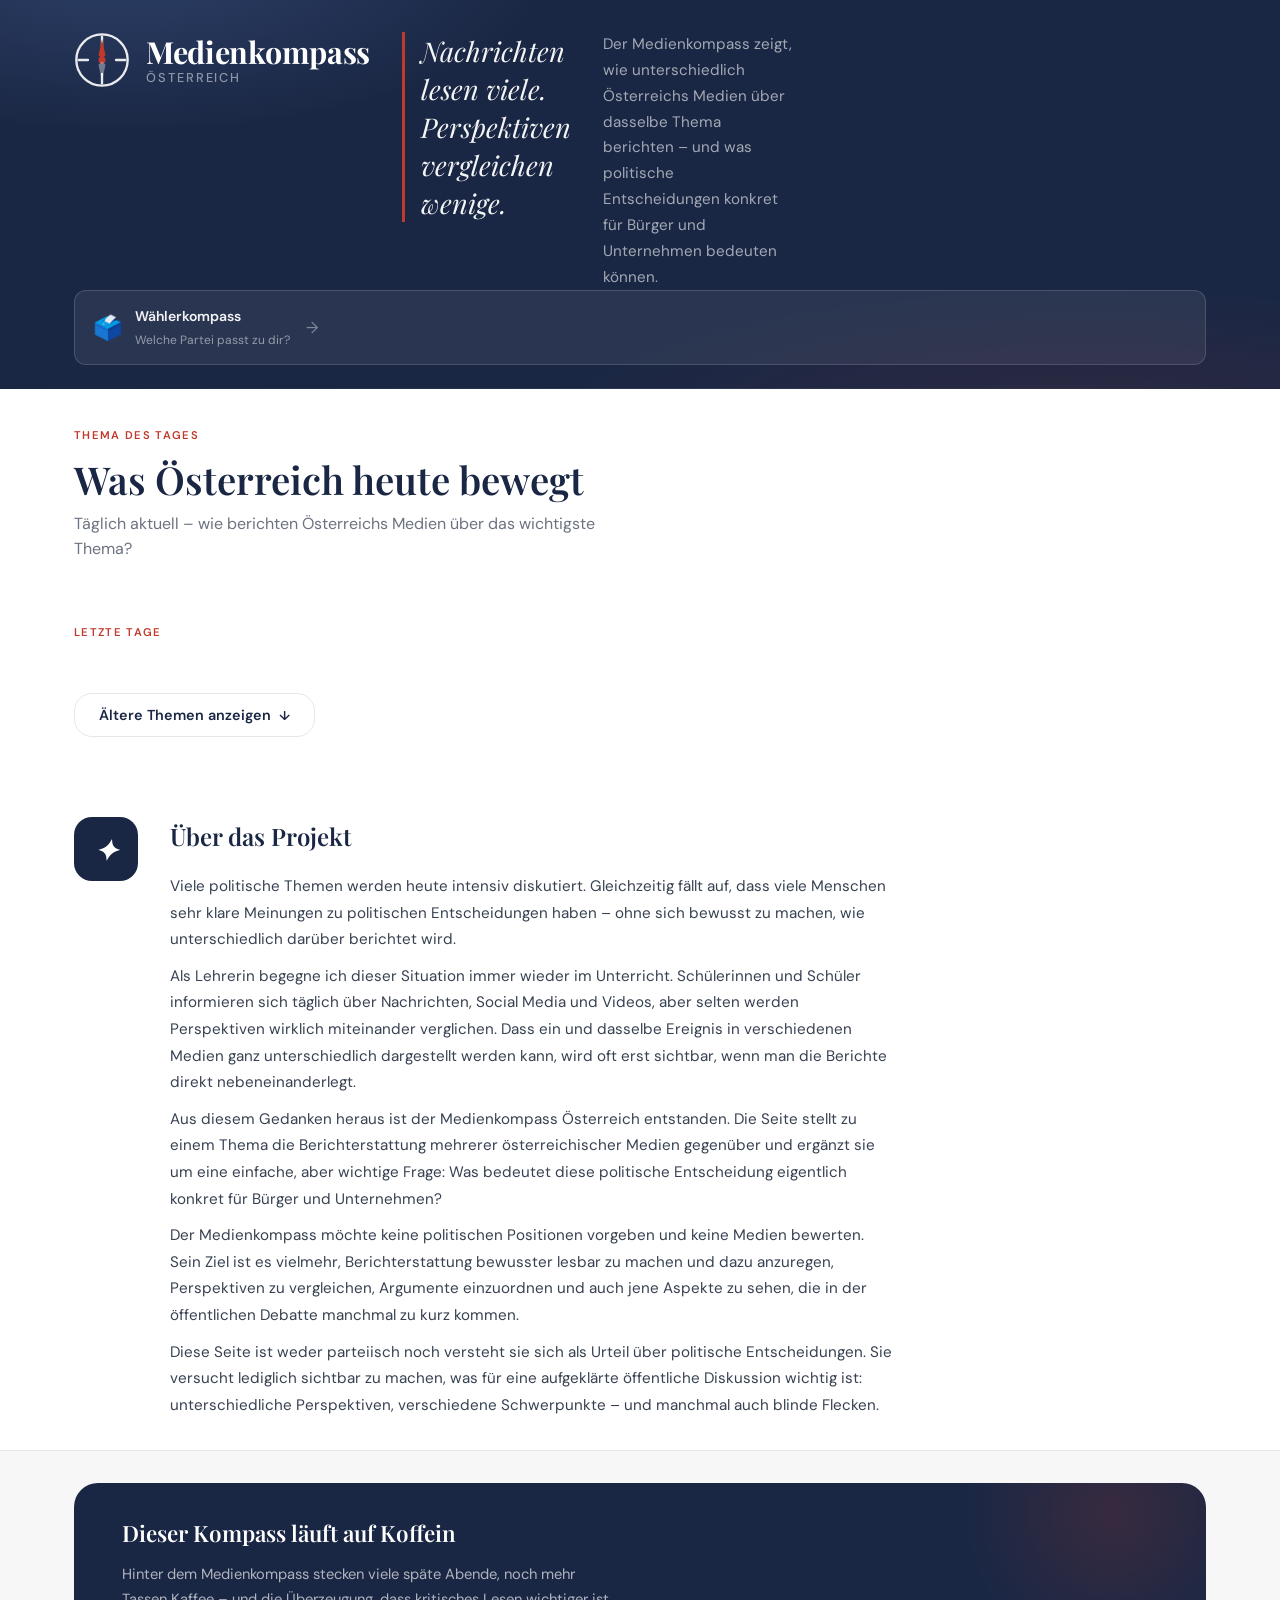
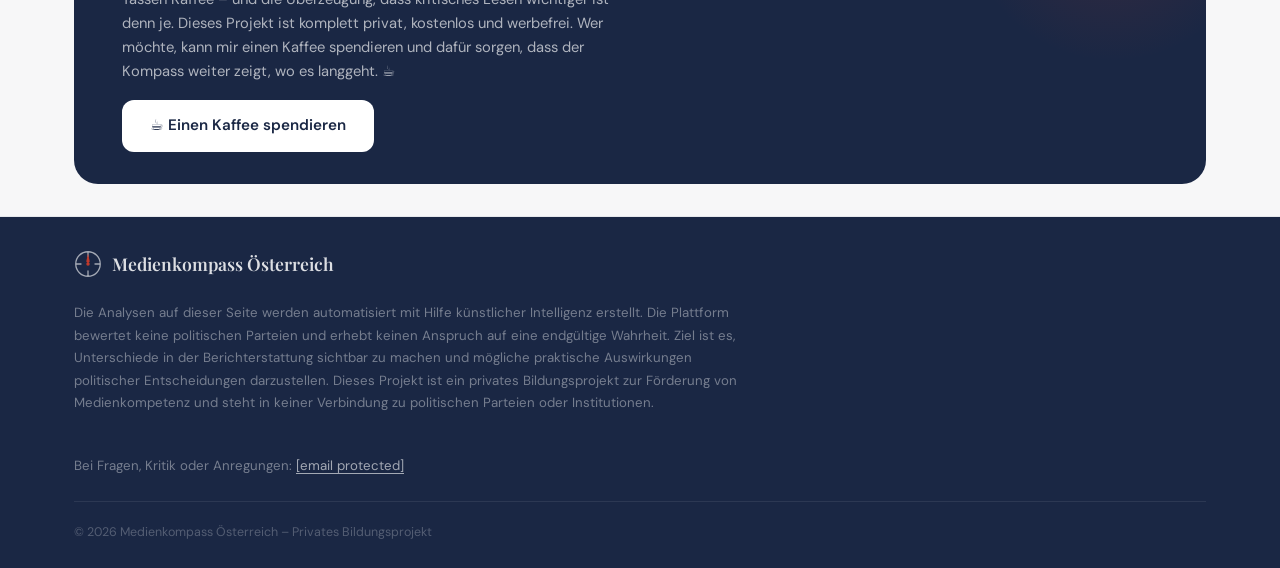
==== index.html @ 04791fd5 "Add files via upload" ====
<!DOCTYPE html>
<html lang="de">
<head>
  <meta charset="UTF-8" />
  <meta name="viewport" content="width=device-width, initial-scale=1.0" />
  <title>Medienkompass Österreich</title>
  <meta name="description" content="Wie berichten Österreichs Medien über dasselbe Thema? Der Medienkompass zeigt Unterschiede und reale Folgen politischer Entscheidungen." />
  <link rel="preconnect" href="https://fonts.googleapis.com" />
  <link rel="preconnect" href="https://fonts.gstatic.com" crossorigin />
  <link href="https://fonts.googleapis.com/css2?family=Playfair+Display:ital,wght@0,400;0,600;0,700;1,400&family=DM+Sans:wght@300;400;500;600&family=Barlow+Condensed:wght@700;800&family=Libre+Baskerville:ital,wght@0,700;1,400&family=Nunito:wght@700;800&family=Oswald:wght@600;700&display=swap" rel="stylesheet" />
  <link rel="stylesheet" href="styles.css" />
</head>
<body>

  <!-- ===== HEADER ===== -->
  <header class="site-header">
    <div class="container">
      <div class="header-inner">
        <div class="logo-wrap">
          <div class="compass-icon" aria-hidden="true">
            <svg viewBox="0 0 48 48" fill="none" xmlns="http://www.w3.org/2000/svg">
              <circle cx="24" cy="24" r="22" stroke="currentColor" stroke-width="2"/>
              <circle cx="24" cy="24" r="3" fill="#c0392b"/>
              <line x1="24" y1="4" x2="24" y2="12" stroke="currentColor" stroke-width="2" stroke-linecap="round"/>
              <line x1="24" y1="36" x2="24" y2="44" stroke="currentColor" stroke-width="2" stroke-linecap="round"/>
              <line x1="4" y1="24" x2="12" y2="24" stroke="currentColor" stroke-width="2" stroke-linecap="round"/>
              <line x1="36" y1="24" x2="44" y2="24" stroke="currentColor" stroke-width="2" stroke-linecap="round"/>
              <polygon points="24,6 21,20 24,23 27,20" fill="#c0392b"/>
              <polygon points="24,42 21,28 24,25 27,28" fill="currentColor" opacity="0.4"/>
            </svg>
          </div>
          <div class="logo-text">
            <span class="logo-title">Medienkompass</span>
            <span class="logo-subtitle">Österreich</span>
          </div>
        </div>
        <p class="header-tagline">
          <em>Nachrichten lesen viele. Perspektiven vergleichen wenige.</em>
        </p>
        <p class="header-description">
          Der Medienkompass zeigt, wie unterschiedlich Österreichs Medien über dasselbe Thema berichten –
          und was politische Entscheidungen konkret für Bürger und Unternehmen bedeuten können.
        </p>
      </div>
      <a href="#" class="waehlerkompass-btn" id="waehlerkompass-link" target="_blank" rel="noopener noreferrer">
        <span class="waehlerkompass-icon">🗳️</span>
        <span class="waehlerkompass-text">
          <span class="waehlerkompass-title">Wählerkompass</span>
          <span class="waehlerkompass-sub">Welche Partei passt zu dir?</span>
        </span>
        <span class="waehlerkompass-arrow">→</span>
      </a>
    </div>
  </header>
  <!-- Verstecktes Input-Feld für JS-Kompatibilität -->
  <input type="text" id="topic-input" style="display:none;" />
  <button id="search-btn" style="display:none;"><span class="btn-text">Vergleich starten</span></button>

  <!-- ===== STARTSEITE (wird bei Suche ausgeblendet) ===== -->
  <div id="homepage" class="homepage">

    <!-- Aktuelle Themen -->
    <section class="homepage-topics">
      <div class="container">
        <div class="section-header">
          <div class="section-label">Thema des Tages</div>
          <h2 class="section-title">Was Österreich heute bewegt</h2>
          <p class="section-subtitle">Täglich aktuell – wie berichten Österreichs Medien über das wichtigste Thema?</p>
        </div>

        <!-- Heutiges Thema (1 Karte, volle Breite) -->
        <div id="topic-today-grid" class="topic-today-grid"></div>

        <!-- Letzte 3 Tage -->
        <div class="section-header section-header--sub">
          <div class="section-label">Letzte Tage</div>
        </div>
        <div id="topic-recent-grid" class="topic-cards-grid"></div>

        <!-- Ältere Themen (ausklappbar) -->
        <div class="archive-section" id="archive-section">
          <button class="archive-toggle-btn" id="archive-toggle" onclick="toggleArchive()">
            <span id="archive-toggle-text">Ältere Themen anzeigen</span>
            <span class="archive-toggle-icon" id="archive-toggle-icon">↓</span>
          </button>
          <div id="topic-archive-grid" class="topic-cards-grid archive-grid hidden"></div>
        </div>

      </div>
    </section>

  </div><!-- /homepage -->

  <!-- ===== ERGEBNISBEREICH (wird dynamisch befüllt) ===== -->
  <main id="results-area" class="results-area hidden">
    <!-- Ladeindikator für Recherche-Tool -->
    <div id="loading-overlay" class="loading-overlay hidden" aria-live="polite">
      <div class="loading-inner">
        <div class="loading-spinner"></div>
        <p id="loading-text">Medienberichte werden verglichen …</p>
      </div>
    </div>
    <div class="container">

      <!-- Zurück-Button -->
      <div class="back-bar">
        <button class="back-btn" onclick="showHomepage()">
          ↑ Zurück zur Themenübersicht
        </button>
      </div>

      <!-- Thema-Header -->
      <section class="topic-header-section">
        <div id="topic-section-label" class="section-label">Analyse</div>
        <h2 id="topic-title" class="topic-title"></h2>
        <p id="topic-summary" class="topic-summary"></p>
        <div class="topic-meta">
          <span id="topic-date" class="topic-date-badge"></span>
          <span class="topic-period-badge">Zeitraum: letzte 30&nbsp;Tage</span>
          <span id="topic-source-badge" class="topic-source-badge hidden"></span>
        </div>
      </section>

      <!-- SO BERICHTEN DIE MEDIEN -->
      <section class="media-section">
        <div class="section-header">
          <div class="section-label">Medienvergleich</div>
          <h2 class="section-title">So berichten die Medien</h2>
          <p class="section-subtitle">Sechs österreichische Medien – ein Thema. Die Unterschiede sprechen für sich.</p>
          <p class="ai-disclaimer">⚠️ Die Artikelinhalte werden durch KI aus aktuellen Medienberichten zusammengefasst und können vom Original abweichen. Bitte beim jeweiligen Medium nachprüfen.</p>
        </div>
        <div id="media-cards-grid" class="media-cards-grid"></div>
      </section>

      <!-- WAS BEDEUTET DAS KONKRET -->
      <section class="meaning-section">
        <div class="section-header">
          <div class="section-label">Reale Folgen</div>
          <h2 class="section-title">Positionen & Konsequenzen</h2>
          <p class="section-subtitle">Politische Entscheidungen haben Auswirkungen – auf Bürger, Betriebe und den Alltag.</p>
        </div>
        <div id="meaning-content" class="meaning-grid"></div>
      </section>

      <!-- FRAGEN ZUM WEITERDENKEN -->
      <section class="questions-section">
        <div class="section-header">
          <div class="section-label">Medienkompetenz</div>
          <h2 class="section-title">Fragen zum Weiterdenken</h2>
          <p class="section-subtitle">Wer kritisch liest, fragt nach – bevor er urteilt.</p>
        </div>
        <div id="questions-content" class="questions-grid"></div>
      </section>

    </div><!-- /container -->
  </main>

  <!-- ===== ALT: Kartenstreifen (inaktiv) ===== -->
  <section id="topic-of-week" class="hidden">
    <div id="week-cards"></div>
  </section>

  <!-- ===== WARUM GIBT ES DIESE SEITE ===== -->
  <section class="about-section" id="about">
    <div class="container">
      <div class="about-inner">
        <div class="about-icon" aria-hidden="true">✦</div>
        <div class="about-content">
          <h2 class="about-title">Über das Projekt</h2>
          <p class="about-text">
            Viele politische Themen werden heute intensiv diskutiert. Gleichzeitig fällt auf, dass viele Menschen sehr klare Meinungen zu politischen Entscheidungen haben – ohne sich bewusst zu machen, wie unterschiedlich darüber berichtet wird.
          </p>
          <p class="about-text">
            Als Lehrerin begegne ich dieser Situation immer wieder im Unterricht. Schülerinnen und Schüler informieren sich täglich über Nachrichten, Social Media und Videos, aber selten werden Perspektiven wirklich miteinander verglichen. Dass ein und dasselbe Ereignis in verschiedenen Medien ganz unterschiedlich dargestellt werden kann, wird oft erst sichtbar, wenn man die Berichte direkt nebeneinanderlegt.
          </p>
          <p class="about-text">
            Aus diesem Gedanken heraus ist der Medienkompass Österreich entstanden. Die Seite stellt zu einem Thema die Berichterstattung mehrerer österreichischer Medien gegenüber und ergänzt sie um eine einfache, aber wichtige Frage: Was bedeutet diese politische Entscheidung eigentlich konkret für Bürger und Unternehmen?
          </p>
          <p class="about-text">
            Der Medienkompass möchte keine politischen Positionen vorgeben und keine Medien bewerten. Sein Ziel ist es vielmehr, Berichterstattung bewusster lesbar zu machen und dazu anzuregen, Perspektiven zu vergleichen, Argumente einzuordnen und auch jene Aspekte zu sehen, die in der öffentlichen Debatte manchmal zu kurz kommen.
          </p>
          <p class="about-text">
            Diese Seite ist weder parteiisch noch versteht sie sich als Urteil über politische Entscheidungen. Sie versucht lediglich sichtbar zu machen, was für eine aufgeklärte öffentliche Diskussion wichtig ist: unterschiedliche Perspektiven, verschiedene Schwerpunkte – und manchmal auch blinde Flecken.
          </p>
        </div>
      </div>
    </div>
  </section>

  <!-- ===== UNTERSTÜTZEN ===== -->
  <section class="support-section" id="support">
    <div class="container">
      <div class="support-card">
        <div class="support-content">
          <h2 class="support-title">Dieser Kompass läuft auf Koffein</h2>
          <p class="support-text">
            Hinter dem Medienkompass stecken viele späte Abende, noch mehr Tassen Kaffee –
            und die Überzeugung, dass kritisches Lesen wichtiger ist denn je.
            Dieses Projekt ist komplett privat, kostenlos und werbefrei.
            Wer möchte, kann mir einen Kaffee spendieren und dafür sorgen,
            dass der Kompass weiter zeigt, wo es langgeht. ☕
          </p>
          <a href="https://paypal.me/medienkompass" target="_blank" rel="noopener noreferrer" class="support-btn" aria-label="Kaffee spendieren via PayPal">
            ☕ Einen Kaffee spendieren
          </a>
        </div>
      </div>
    </div>
  </section>

  <!-- ===== FOOTER ===== -->
  <footer class="site-footer">
    <div class="container">
      <div class="footer-inner">
        <div class="footer-logo">
          <div class="footer-compass" aria-hidden="true">
            <svg viewBox="0 0 32 32" fill="none" xmlns="http://www.w3.org/2000/svg">
              <circle cx="16" cy="16" r="14" stroke="currentColor" stroke-width="1.5"/>
              <circle cx="16" cy="16" r="2" fill="#c0392b"/>
              <line x1="16" y1="3" x2="16" y2="8" stroke="currentColor" stroke-width="1.5" stroke-linecap="round"/>
              <line x1="16" y1="24" x2="16" y2="29" stroke="currentColor" stroke-width="1.5" stroke-linecap="round"/>
              <line x1="3" y1="16" x2="8" y2="16" stroke="currentColor" stroke-width="1.5" stroke-linecap="round"/>
              <line x1="24" y1="16" x2="29" y2="16" stroke="currentColor" stroke-width="1.5" stroke-linecap="round"/>
              <polygon points="16,4 14,13 16,15 18,13" fill="#c0392b"/>
            </svg>
          </div>
          <span>Medienkompass Österreich</span>
        </div>
        <div class="footer-transparency">
          <p>
            Die Analysen auf dieser Seite werden automatisiert mit Hilfe künstlicher Intelligenz erstellt. Die Plattform bewertet keine politischen Parteien und erhebt keinen Anspruch auf eine endgültige Wahrheit. Ziel ist es, Unterschiede in der Berichterstattung sichtbar zu machen und mögliche praktische Auswirkungen politischer Entscheidungen darzustellen. Dieses Projekt ist ein privates Bildungsprojekt zur Förderung von Medienkompetenz und steht in keiner Verbindung zu politischen Parteien oder Institutionen.
          </p>
        </div>
        <div class="footer-contact">
          <p>Bei Fragen, Kritik oder Anregungen: <a href="/cdn-cgi/l/email-protection#2c5f4d42485e4d024b4d40406c4149024f4341"><span class="__cf_email__" data-cfemail="d4a7b5bab0a6b5fab3b5b8b894b9b1fab7bbb9">[email&#160;protected]</span></a></p>
        </div>
        <div class="footer-bottom">
          <span class="footer-copy">© 2026 Medienkompass Österreich – Privates Bildungsprojekt</span>
        </div>
      </div>
    </div>
  </footer>

  <!-- Scripts:
---- styles.css ----
/* =========================================================
   MEDIENKOMPASS ÖSTERREICH – styles.css
   Design: Editorial / Vertrauenswürdig / Modern
   Fonts: Playfair Display (Headlines) + DM Sans (Body)
   ========================================================= */

/* ----- CSS CUSTOM PROPERTIES ----- */
:root {
  /* Farben */
  --color-bg:           #ffffff;
  --color-surface:      #f7f7f8;
  --color-surface-2:    #eef0f4;
  --color-navy:         #1a2744;
  --color-navy-mid:     #253560;
  --color-navy-light:   #3a5080;
  --color-red-accent:   #c0392b;
  --color-red-soft:     #fdf0ef;
  --color-text-primary: #111827;
  --color-text-body:    #374151;
  --color-text-muted:   #6b7280;
  --color-text-faint:   #9ca3af;
  --color-border:       #e5e7eb;
  --color-border-dark:  #d1d5db;

  /* Medien-Farben (Markenfarben) */
  --color-orf:          #e30613;
  --color-standard:     #0c3060;
  --color-presse:       #1a1a1a;
  --color-krone:        #c8102e;
  --color-heute:        #ff6600;
  --color-oe24:         #0055b3;
  --color-exxpress:     #1a1a2e;

  /* Abstände */
  --spacing-xs:   0.375rem;
  --spacing-sm:   0.625rem;
  --spacing-md:   1rem;
  --spacing-lg:   1.5rem;
  --spacing-xl:   2rem;
  --spacing-2xl:  3rem;

  /* Typografie */
  --font-display: 'Playfair Display', Georgia, serif;
  --font-body:    'DM Sans', system-ui, sans-serif;

  /* Radien */
  --radius-sm:  6px;
  --radius-md:  12px;
  --radius-lg:  18px;
  --radius-xl:  24px;

  /* Schatten */
  --shadow-sm:  0 1px 3px rgba(26,39,68,0.06), 0 1px 2px rgba(26,39,68,0.04);
  --shadow-md:  0 4px 16px rgba(26,39,68,0.08), 0 2px 6px rgba(26,39,68,0.04);
  --shadow-lg:  0 8px 32px rgba(26,39,68,0.10), 0 4px 12px rgba(26,39,68,0.06);
  --shadow-card-hover: 0 12px 40px rgba(26,39,68,0.14);

  /* Übergänge */
  --transition-fast:   0.15s ease;
  --transition-normal: 0.25s ease;
  --transition-slow:   0.4s ease;

  /* Layout */
  --container-max: 1180px;
  --container-pad: 1.5rem;
  --container-pad: 1.5rem;
}

/* ----- RESET & BASE ----- */
*, *::before, *::after {
  box-sizing: border-box;
  margin: 0;
  padding: 0;
}

html {
  font-size: 16px;
  scroll-behavior: smooth;
  -webkit-text-size-adjust: 100%;
}

body {
  font-family: var(--font-body);
  font-weight: 400;
  color: var(--color-text-body);
  background-color: var(--color-bg);
  line-height: 1.65;
  -webkit-font-smoothing: antialiased;
}

img, svg { display: block; }
a { color: inherit; text-decoration: none; }
button { cursor: pointer; font-family: inherit; }

/* ----- UTILITY ----- */
.container {
  max-width: var(--container-max);
  margin: 0 auto;
  padding: 0 var(--container-pad);
}

.hidden { display: none !important; }

/* ----- SECTION LABELS & HEADERS ----- */
.section-label {
  display: inline-block;
  font-family: var(--font-body);
  font-size: 0.7rem;
  font-weight: 600;
  letter-spacing: 0.12em;
  text-transform: uppercase;
  color: var(--color-red-accent);
  margin-bottom: var(--spacing-sm);
}

.section-header {
  margin-bottom: var(--spacing-lg);
}

.section-title {
  font-family: var(--font-display);
  font-size: clamp(1.6rem, 3vw, 2.4rem);
  font-weight: 600;
  color: var(--color-navy);
  line-height: 1.25;
  margin-bottom: 0.5rem;
}

.section-subtitle {
  font-size: 1rem;
  color: var(--color-text-muted);
  max-width: 540px;
  line-height: 1.6;
}

.ai-disclaimer {
  font-size: 0.8rem;
  color: var(--color-text-muted);
  background: #fefce8;
  border: 1px solid #fde68a;
  border-radius: var(--radius-md);
  padding: 0.5rem 0.85rem;
  margin-top: var(--spacing-sm);
  max-width: 640px;
  line-height: 1.5;
}

/* =========================================================
   HEADER
   ========================================================= */
.site-header {
  background: var(--color-navy);
  position: relative;
  overflow: hidden;
  padding: var(--spacing-xl) 0 var(--spacing-lg);
}

.site-header::before {
  content: '';
  position: absolute;
  inset: 0;
  background:
    radial-gradient(ellipse 70% 60% at 85% 110%, rgba(192,57,43,0.12) 0%, transparent 60%),
    radial-gradient(ellipse 60% 80% at 10% -10%, rgba(58,80,128,0.6) 0%, transparent 55%);
  pointer-events: none;
}

.site-header::after {
  content: '';
  position: absolute;
  bottom: 0;
  left: 0;
  right: 0;
  height: 1px;
  background: linear-gradient(90deg, transparent, rgba(255,255,255,0.08), transparent);
}

.header-inner {
  position: relative;
  z-index: 1;
  max-width: 720px;
}

.logo-wrap {
  display: flex;
  align-items: center;
  gap: var(--spacing-md);
  margin-bottom: var(--spacing-lg);
}

.compass-icon {
  width: 56px;
  height: 56px;
  flex-shrink: 0;
  color: rgba(255,255,255,0.9);
}

.compass-icon svg { width: 100%; height: 100%; }

.logo-text {
  display: flex;
  flex-direction: column;
  line-height: 1.1;
}

.logo-title {
  font-family: var(--font-display);
  font-size: 1.9rem;
  font-weight: 700;
  color: #ffffff;
  letter-spacing: -0.01em;
}

.logo-subtitle {
  font-family: var(--font-body);
  font-size: 0.8rem;
  font-weight: 500;
  letter-spacing: 0.15em;
  text-transform: uppercase;
  color: rgba(255,255,255,0.5);
  margin-top: 2px;
}

.header-tagline {
  font-family: var(--font-display);
  font-size: clamp(1.2rem, 2.5vw, 1.7rem);
  font-weight: 400;
  font-style: italic;
  color: rgba(255,255,255,0.95);
  line-height: 1.4;
  margin-bottom: var(--spacing-md);
  padding-left: 1rem;
  border-left: 3px solid var(--color-red-accent);
}

.header-description {
  font-size: 0.95rem;
  color: rgba(255,255,255,0.6);
  line-height: 1.7;
  max-width: 640px;
}

/* =========================================================
   SUCHBEREICH
   ========================================================= */
.search-section {
  padding: var(--spacing-xl) 0 var(--spacing-lg);
  background: var(--color-bg);
}

.search-card {
  background: var(--color-bg);
  border: 1px solid var(--color-border);
  border-radius: var(--radius-xl);
  box-shadow: var(--shadow-lg);
  overflow: hidden;
  position: relative;
}

.search-card::before {
  content: '';
  position: absolute;
  top: 0;
  left: 0;
  right: 0;
  height: 4px;
  background: linear-gradient(90deg, var(--color-navy), var(--color-red-accent));
}

.search-inner {
  padding: var(--spacing-xl) var(--spacing-xl) var(--spacing-lg);
}

.search-label {
  display: block;
  font-size: 0.7rem;
  font-weight: 600;
  letter-spacing: 0.12em;
  text-transform: uppercase;
  color: var(--color-text-muted);
  margin-bottom: var(--spacing-sm);
}

.search-row {
  display: flex;
  gap: var(--spacing-sm);
  margin-bottom: var(--spacing-md);
}

.search-input {
  flex: 1;
  padding: 0.9rem 1.25rem;
  font-family: var(--font-body);
  font-size: 1rem;
  color: var(--color-text-primary);
  background: var(--color-surface);
  border: 1.5px solid var(--color-border);
  border-radius: var(--radius-md);
  outline: none;
  transition: border-color var(--transition-fast), box-shadow var(--transition-fast);
}

.search-input::placeholder {
  color: var(--color-text-faint);
}

.search-input:focus {
  border-color: var(--color-navy);
  box-shadow: 0 0 0 3px rgba(26,39,68,0.08);
  background: var(--color-bg);
}

.search-btn {
  display: flex;
  align-items: center;
  gap: 0.5rem;
  padding: 0.9rem 1.75rem;
  font-family: var(--font-body);
  font-size: 0.95rem;
  font-weight: 600;
  color: #ffffff;
  background: var(--color-navy);
  border: none;
  border-radius: var(--radius-md);
  white-space: nowrap;
  transition: background var(--transition-fast), transform var(--transition-fast), box-shadow var(--transition-fast);
}

.search-btn:hover {
  background: var(--color-navy-mid);
  transform: translateY(-1px);
  box-shadow: 0 4px 12px rgba(26,39,68,0.25);
}

.search-btn:active { transform: translateY(0); }

.btn-icon {
  font-size: 1.1rem;
  transition: transform var(--transition-fast);
}

.search-btn:hover .btn-icon { transform: translateX(3px); }

.search-meta {
  display: flex;
  flex-wrap: wrap;
  gap: var(--spacing-sm);
  margin-bottom: var(--spacing-md);
}

.meta-tag {
  display: flex;
  align-items: center;
  gap: 6px;
  font-size: 0.8rem;
  color: var(--color-text-muted);
}

.meta-dot {
  width: 7px;
  height: 7px;
  border-radius: 50%;
  background: var(--color-navy-light);
  flex-shrink: 0;
}

.meta-dot--time { background: var(--color-text-faint); }

.quick-topics {
  display: flex;
  align-items: center;
  flex-wrap: wrap;
  gap: var(--spacing-xs);
  padding-top: var(--spacing-md);
  border-top: 1px solid var(--color-border);
}

.quick-label {
  font-size: 0.78rem;
  font-weight: 500;
  color: var(--color-text-muted);
  margin-right: 4px;
}

.quick-btn {
  padding: 0.3rem 0.85rem;
  font-family: var(--font-body);
  font-size: 0.8rem;
  font-weight: 500;
  color: var(--color-navy);
  background: var(--color-surface);
  border: 1px solid var(--color-border-dark);
  border-radius: 100px;
  transition: background var(--transition-fast), border-color var(--transition-fast), color var(--transition-fast);
}

.quick-btn:hover {
  background: var(--color-navy);
  color: #ffffff;
  border-color: var(--color-navy);
}

/* =========================================================
   LOADING
   ========================================================= */
.loading-overlay {
  display: flex;
  align-items: center;
  justify-content: center;
  padding: var(--spacing-2xl) 0;
}

.loading-inner {
  text-align: center;
}

.loading-spinner {
  width: 40px;
  height: 40px;
  border: 3px solid var(--color-border);
  border-top-color: var(--color-navy);
  border-radius: 50%;
  animation: spin 0.8s linear infinite;
  margin: 0 auto var(--spacing-md);
}

@keyframes spin {
  to { transform: rotate(360deg); }
}

.loading-inner p {
  font-size: 0.9rem;
  color: var(--color-text-muted);
}

/* =========================================================
   HOMEPAGE – 3 Themenkarten + Recherche-Tool
   ========================================================= */

/* --- Aktuelle Themen --- */
.homepage-topics {
  padding: var(--spacing-xl) 0;
  background: var(--color-bg);
}

.topic-cards-grid {
  display: grid;
  grid-template-columns: repeat(3, 1fr);
  gap: var(--spacing-md);
}

/* Heute – 1 Karte volle Breite */
.topic-today-grid {
  display: grid;
  grid-template-columns: 1fr;
  gap: var(--spacing-md);
  margin-bottom: var(--spacing-lg);
}

.topic-today-grid .topic-card {
  max-width: 100%;
}

.topic-today-grid .topic-card-title {
  font-size: 1.5rem;
}

.topic-today-grid .topic-card-summary {
  font-size: 1rem;
  -webkit-line-clamp: 4;
}

/* Letzte Tage – 3 Spalten */
.section-header--sub {
  margin-top: var(--spacing-xl);
  margin-bottom: var(--spacing-sm);
}

/* Archiv */
.archive-section {
  margin-top: var(--spacing-xl);
}

.archive-toggle-btn {
  display: flex;
  align-items: center;
  gap: 0.5rem;
  background: none;
  border: 1px solid var(--color-border);
  border-radius: var(--radius-lg);
  padding: 0.75rem 1.5rem;
  font-size: 0.9rem;
  font-weight: 600;
  color: var(--color-navy);
  cursor: pointer;
  transition: all var(--transition-fast);
  margin-bottom: var(--spacing-md);
}

.archive-toggle-btn:hover {
  background: var(--color-surface-2);
  border-color: var(--color-border-dark);
}

.archive-toggle-icon {
  font-size: 0.8rem;
  transition: transform var(--transition-fast);
}

.archive-grid {
  margin-top: var(--spacing-md);
}

.archive-grid.hidden {
  display: none;
}

/* Platzhalter-Karte */
.topic-card--placeholder {
  opacity: 0.45;
  cursor: default;
  pointer-events: none;
}

.topic-card-body--placeholder {
  display: flex;
  flex-direction: column;
  align-items: center;
  justify-content: center;
  text-align: center;
  padding: var(--spacing-xl);
  gap: var(--spacing-sm);
  min-height: 140px;
}

.placeholder-icon {
  font-size: 1.8rem;
  opacity: 0.4;
}

.placeholder-text {
  font-size: 0.85rem;
  color: var(--color-text-muted);
  font-style: italic;
}

.topic-card {
  background: var(--color-bg);
  border: 1px solid var(--color-border);
  border-radius: var(--radius-xl);
  overflow: hidden;
  cursor: pointer;
  transition: transform var(--transition-normal), box-shadow var(--transition-normal), border-color var(--transition-fast);
  display: flex;
  flex-direction: column;
  position: relative;
}

.topic-card::before {
  content: '';
  position: absolute;
  top: 0; left: 0; right: 0;
  height: 3px;
  background: linear-gradient(90deg, var(--color-navy), var(--color-red-accent));
  opacity: 0;
  transition: opacity var(--transition-normal);
}

.topic-card:hover {
  transform: translateY(-5px);
  box-shadow: var(--shadow-card-hover);
  border-color: var(--color-border-dark);
}

.topic-card:hover::before { opacity: 1; }

.topic-card-body {
  padding: var(--spacing-lg);
  display: flex;
  flex-direction: column;
  gap: var(--spacing-sm);
  flex: 1;
}

.topic-card-meta {
  display: flex;
  align-items: center;
  justify-content: space-between;
}

.topic-card-date {
  font-size: 0.75rem;
  color: var(--color-text-faint);
}

.topic-card-count {
  font-size: 0.7rem;
  font-weight: 600;
  color: var(--color-text-muted);
  background: var(--color-surface);
  padding: 0.15rem 0.55rem;
  border-radius: 100px;
  border: 1px solid var(--color-border);
}

.topic-card-title {
  font-family: var(--font-display);
  font-size: 1.15rem;
  font-weight: 700;
  color: var(--color-navy);
  line-height: 1.3;
}

.topic-card-summary {
  font-size: 0.85rem;
  color: var(--color-text-muted);
  line-height: 1.6;
  flex: 1;
  display: -webkit-box;
  -webkit-line-clamp: 3;
  -webkit-box-orient: vertical;
  overflow: hidden;
}

.topic-card-footer {
  display: flex;
  align-items: center;
  justify-content: space-between;
  padding-top: var(--spacing-sm);
  border-top: 1px solid var(--color-border);
  margin-top: auto;
}

.topic-card-media-row {
  display: flex;
  align-items: center;
  gap: 4px;
}

.topic-card-medium {
  display: inline-block;
  padding: 0.15rem 0.45rem;
  border-radius: 3px;
  font-size: 0.6rem;
  font-weight: 700;
  letter-spacing: 0.06em;
  text-transform: uppercase;
  color: #ffffff;
}

.topic-card-more {
  font-size: 0.7rem;
  color: var(--color-text-faint);
  margin-left: 2px;
}

.topic-card-cta {
  font-size: 0.8rem;
  font-weight: 600;
  color: var(--color-navy);
  transition: color var(--transition-fast);
}

.topic-card:hover .topic-card-cta {
  color: var(--color-red-accent);
}

.topic-card--today {
  border-color: var(--color-navy);
  box-shadow: var(--shadow-md);
}

.topic-card--today::before { opacity: 1; }

.topic-card-today-badge {
  font-size: 0.68rem;
  font-weight: 700;
  color: #065f46;
  background: #d1fae5;
  padding: 0.15rem 0.55rem;
  border-radius: 100px;
  letter-spacing: 0.05em;
}

.topic-card-day-badge {
  font-size: 0.68rem;
  font-weight: 600;
  color: var(--color-text-muted);
  background: var(--color-surface-2);
  padding: 0.15rem 0.55rem;
  border-radius: 100px;
}

/* --- Recherche-Tool --- */
.research-tool-section {
  background: var(--color-navy);
  padding: var(--spacing-xl) 0;
  position: relative;
  overflow: hidden;
}

.research-tool-section::before {
  content: '';
  position: absolute;
  inset: 0;
  background: radial-gradient(ellipse 60% 80% at 100% 50%, rgba(192,57,43,0.12) 0%, transparent 60%);
  pointer-events: none;
}

.research-tool-inner {
  position: relative;
  z-index: 1;
  max-width: 680px;
}

.research-tool-badge {
  display: inline-flex;
  align-items: center;
  gap: 6px;
  font-size: 0.7rem;
  font-weight: 600;
  letter-spacing: 0.12em;
  text-transform: uppercase;
  color: rgba(255,255,255,0.6);
  margin-bottom: var(--spacing-sm);
}

.research-badge-dot {
  width: 7px;
  height: 7px;
  border-radius: 50%;
  background: var(--color-red-accent);
  animation: pulse 2s ease-in-out infinite;
}

@keyframes pulse {
  0%, 100% { opacity: 1; transform: scale(1); }
  50%       { opacity: 0.6; transform: scale(0.85); }
}

.research-tool-title {
  font-family: var(--font-display);
  font-size: clamp(1.4rem, 2.5vw, 2rem);
  font-weight: 700;
  color: #ffffff;
  margin-bottom: var(--spacing-sm);
  line-height: 1.2;
}

.research-tool-desc {
  font-size: 0.95rem;
  color: rgba(255,255,255,0.6);
  line-height: 1.7;
  margin-bottom: var(--spacing-lg);
}

.research-input-row {
  display: flex;
  gap: var(--spacing-sm);
}

.research-input {
  flex: 1;
  padding: 0.9rem 1.25rem;
  font-family: var(--font-body);
  font-size: 1rem;
  color: var(--color-text-primary);
  background: rgba(255,255,255,0.97);
  border: 1.5px solid transparent;
  border-radius: var(--radius-md);
  outline: none;
  transition: border-color var(--transition-fast), box-shadow var(--transition-fast);
}

.research-input::placeholder { color: var(--color-text-faint); }

.research-input:focus {
  border-color: rgba(255,255,255,0.4);
  box-shadow: 0 0 0 3px rgba(255,255,255,0.1);
}

.research-btn {
  display: flex;
  align-items: center;
  gap: 0.5rem;
  padding: 0.9rem 1.75rem;
  font-family: var(--font-body);
  font-size: 0.95rem;
  font-weight: 600;
  color: var(--color-navy);
  background: #ffffff;
  border: none;
  border-radius: var(--radius-md);
  cursor: pointer;
  white-space: nowrap;
  transition: background var(--transition-fast), transform var(--transition-fast);
}

.research-btn:hover {
  background: #f0f4ff;
  transform: translateY(-1px);
}

.research-btn-icon {
  transition: transform var(--transition-fast);
}

.research-btn:hover .research-btn-icon { transform: translateX(3px); }

.research-hint {
  margin-top: var(--spacing-sm);
  font-size: 0.78rem;
  min-height: 1.2em;
}

.api-live  { color: #6ee7b7; font-weight: 500; }
.api-demo  { color: rgba(255,255,255,0.35); }

/* --- Zurück-Button --- */
.back-bar {
  padding: var(--spacing-md) 0;
  border-bottom: 1px solid var(--color-border);
  margin-bottom: var(--spacing-lg);
}

.back-btn {
  font-family: var(--font-body);
  font-size: 0.85rem;
  font-weight: 500;
  color: var(--color-text-muted);
  background: none;
  border: none;
  cursor: pointer;
  padding: 0.3rem 0;
  transition: color var(--transition-fast);
  display: flex;
  align-items: center;
  gap: 0.4rem;
}

.back-btn:hover { color: var(--color-navy); }

/* --- Source-Badge im Ergebnis --- */
.topic-source-badge {
  display: inline-block;
  font-size: 0.72rem;
  font-weight: 500;
  padding: 0.25rem 0.7rem;
  border-radius: 100px;
}

.topic-source-badge--live {
  background: #d1fae5;
  color: #065f46;
}

.topic-source-badge--demo {
  background: var(--color-surface-2);
  color: var(--color-text-muted);
}

/* =========================================================
   ERGEBNISBEREICH
   ========================================================= */
.results-area {
  padding: var(--spacing-xl) 0;
}


/* Thema-Header */
.topic-header-section {
  padding: var(--spacing-lg) 0 var(--spacing-xl);
  border-bottom: 1px solid var(--color-border);
  margin-bottom: var(--spacing-xl);
}

.topic-title {
  font-family: var(--font-display);
  font-size: clamp(1.8rem, 4vw, 3rem);
  font-weight: 700;
  color: var(--color-navy);
  line-height: 1.2;
  margin-bottom: var(--spacing-md);
  max-width: 800px;
}

.topic-summary {
  font-size: 1.05rem;
  color: var(--color-text-body);
  max-width: 680px;
  line-height: 1.7;
  margin-bottom: var(--spacing-md);
}

.topic-meta {
  display: flex;
  flex-wrap: wrap;
  gap: var(--spacing-sm);
}

.topic-date-badge,
.topic-period-badge {
  display: inline-block;
  padding: 0.3rem 0.85rem;
  font-size: 0.78rem;
  font-weight: 500;
  border-radius: 100px;
}

.topic-date-badge {
  background: var(--color-surface-2);
  color: var(--color-text-muted);
}

.topic-period-badge {
  background: var(--color-navy);
  color: rgba(255,255,255,0.85);
}

/* Media Section */
.media-section,
.meaning-section,
.questions-section {
  padding: var(--spacing-xl) 0;
  border-bottom: 1px solid var(--color-border);
}

.questions-section { border-bottom: none; }

/* =========================================================
   MEDIENKARTEN
   ========================================================= */
.media-cards-grid {
  display: grid;
  grid-template-columns: repeat(auto-fill, minmax(320px, 1fr));
  gap: var(--spacing-md);
}

.media-card {
  background: var(--color-bg);
  border: 1px solid var(--color-border);
  border-radius: var(--radius-lg);
  overflow: hidden;
  box-shadow: var(--shadow-sm);
  transition: transform var(--transition-normal), box-shadow var(--transition-normal), border-color var(--transition-normal);
  display: flex;
  flex-direction: column;
  /* Als <a>-Element: keine Standard-Link-Optik */
  text-decoration: none;
  color: inherit;
}

.media-card:hover {
  transform: translateY(-4px);
  box-shadow: var(--shadow-card-hover);
  border-color: var(--color-border-dark);
}

.media-card-top {
  height: 5px;
}

.media-card-body {
  padding: var(--spacing-md) var(--spacing-lg);
  flex: 1;
  display: flex;
  flex-direction: column;
  gap: var(--spacing-sm);
}

.media-name-row {
  display: flex;
  align-items: center;
  justify-content: space-between;
  gap: var(--spacing-sm);
}

.media-name-right {
  display: flex;
  align-items: center;
  gap: 0.4rem;
  flex-shrink: 0;
}

.media-link-icon {
  font-size: 0.85rem;
  color: var(--color-text-faint);
  transition: color var(--transition-fast), transform var(--transition-fast);
  line-height: 1;
}

.media-card:hover .media-link-icon {
  color: var(--color-navy);
  transform: translate(1px, -1px);
}

.media-name {
  font-family: var(--font-body);
  font-size: 0.72rem;
  font-weight: 700;
  letter-spacing: 0.1em;
  text-transform: uppercase;
}

.media-date {
  font-size: 0.75rem;
  color: var(--color-text-faint);
}

.media-headline {
  font-family: var(--font-display);
  font-size: 1.05rem;
  font-weight: 600;
  color: var(--color-text-primary);
  line-height: 1.35;
}

.media-excerpt {
  font-size: 0.85rem;
  color: var(--color-text-muted);
  line-height: 1.6;
  padding-top: var(--spacing-xs);
  padding-bottom: var(--spacing-xs);
  border-left: 2px solid var(--color-border);
  padding-left: 0.75rem;
  font-style: italic;
}

.media-tags {
  display: flex;
  flex-wrap: wrap;
  gap: 6px;
  margin-top: auto;
  padding-top: var(--spacing-sm);
}

.media-tag-badge {
  display: inline-block;
  padding: 0.2rem 0.65rem;
  font-size: 0.72rem;
  font-weight: 500;
  border-radius: 4px;
  background: var(--color-surface);
  color: var(--color-text-muted);
  border: 1px solid var(--color-border);
}

.media-tag-badge--focus {
  background: var(--color-surface-2);
  color: var(--color-navy);
  border-color: var(--color-border-dark);
}

/* Haltungs-Tags */
/* Political Compass */
.media-compass {
  display: flex;
  gap: 5px;
  flex-wrap: wrap;
  padding-top: var(--spacing-sm);
  border-top: 1px solid var(--color-border);
  margin-top: var(--spacing-xs);
}

.compass-tag {
  display: inline-block;
  font-size: 0.7rem;
  font-weight: 500;
  padding: 0.2rem 0.6rem;
  border-radius: 100px;
  border: 1px solid var(--color-border);
  background: var(--color-surface-2);
  color: var(--color-text-muted);
}

/* Wirtschaft */
.compass-tag--konservativ { background: #fef3c7; color: #92400e; border-color: #fde68a; }
.compass-tag--liberal     { background: #ede9fe; color: #5b21b6; border-color: #ddd6fe; }
.compass-tag--mitte       { background: var(--color-surface-2); color: var(--color-text-muted); }

/* Gesellschaft */
.compass-tag--autoritaer  { background: #fee2e2; color: #991b1b; border-color: #fecaca; }
.compass-tag--libertaer   { background: #d1fae5; color: #065f46; border-color: #a7f3d0; }

/* Politische Ausrichtung */
.compass-tag--ausrichtung { background: #f0f9ff; color: #0369a1; border-color: #bae6fd; }

/* Neutralität */
.compass-tag--neu-hoch   { background: #d1fae5; color: #065f46; border-color: #a7f3d0; }
.compass-tag--neu-mittel { background: #fef3c7; color: #92400e; border-color: #fde68a; }
.compass-tag--neu-maessig{ background: #ffedd5; color: #9a3412; border-color: #fed7aa; }
.compass-tag--neu-gering { background: #fee2e2; color: #991b1b; border-color: #fecaca; }

/* Medium-Farben: Card-Top (farbiger Balken oben) */
.medium--orf      .media-card-top { background: var(--color-orf); }
.medium--standard .media-card-top { background: var(--color-standard); }
.medium--presse   .media-card-top { background: var(--color-presse); }
.medium--krone    .media-card-top { background: var(--color-krone); }
.medium--heute    .media-card-top { background: var(--color-heute); }
.medium--oe24     .media-card-top { background: var(--color-oe24); }
.medium--exxpress .media-card-top { background: var(--color-exxpress); }

/* Fallback wenn kein Medium gesetzt */
.media-card-top { background: var(--color-text-faint); }

/* =========================================================
   MEDIUM-BADGES – Eindeutige visuelle Identität pro Medium
   Jedes Medium bekommt eigene Typografie, Farbe und Form.
   ========================================================= */

/* Basis-Reset für alle .media-name Badges */
.media-name {
  display: inline-flex;
  align-items: center;
  justify-content: center;
  padding: 0.28rem 0.65rem;
  border-radius: 4px;
  font-size: 0.72rem;
  font-weight: 700;
  letter-spacing: 0.06em;
  text-transform: uppercase;
  color: #ffffff;
  background: var(--color-text-muted);
  line-height: 1;
  white-space: nowrap;
}

/* ---- ORF ----
   Öffentlich-rechtlich: kompakt, modern, TV-Station.
   Barlow Condensed Bold – straff, breit, selbstbewusst.         */
.medium--orf .media-name {
  background: var(--color-orf);
  font-family: 'Barlow Condensed', var(--font-body);
  font-size: 0.9rem;
  font-weight: 800;
  letter-spacing: 0.12em;
  padding: 0.22rem 0.7rem;
  border-radius: 3px;
}

/* ---- DER STANDARD ----
   Qualitätszeitung, linksliberal: kühl, seriös, distanziert.
   DM Sans, weit gesperrt, leicht kleiner – Broadsheet-Feeling. */
.medium--standard .media-name {
  background: var(--color-standard);
  font-family: var(--font-body);
  font-size: 0.6rem;
  font-weight: 600;
  letter-spacing: 0.22em;
  padding: 0.32rem 0.8rem;
  border-radius: 2px;
}

/* ---- DIE PRESSE ----
   Älteste Qualitätszeitung: elegant, traditionell, distinguiert.
   Libre Baskerville Serif – zeitlose Autorität.                  */
.medium--presse .media-name {
  background: transparent;
  color: var(--color-presse);
  font-family: 'Libre Baskerville', Georgia, serif;
  font-size: 0.65rem;
  font-weight: 700;
  font-style: italic;
  letter-spacing: 0.04em;
  text-transform: none;
  padding: 0.28rem 0.7rem;
  border: 1.5px solid var(--color-presse);
  border-radius: 2px;
}

/* ---- KRONEN ZEITUNG ----
   Größte Tageszeitung, Boulevardblatt: laut, schwer, wuchtig.
   Oswald ExtraBold – maximale Wirkung, tabloid-typisch.         */
.medium--krone .media-name {
  background: var(--color-krone);
  font-family: 'Oswald', var(--font-body);
  font-size: 0.82rem;
  font-weight: 700;
  letter-spacing: 0.06em;
  padding: 0.25rem 0.7rem;
  border-radius: 3px;
}

/* ---- HEUTE ----
   Gratispapier, Pendler: freundlich, rund, zugänglich.
   Nunito Bold – weiche Rundungen, einladend.                    */
.medium--heute .media-name {
  background: var(--color-heute);
  font-family: 'Nunito', var(--font-body);
  font-size: 0.75rem;
  font-weight: 800;
  letter-spacing: 0.04em;
  padding: 0.25rem 0.75rem;
  border-radius: 100px; /* voll gerundet – Pille */
}

/* ---- OE24 ----
   Online-Portal, clickbait-nah: digital, knallig, kompakt.
   Oswald Bold, großer Kontrast – digitale Schlagzeile.          */
.medium--oe24 .media-name {
  background: var(--color-oe24);
  font-family: 'Oswald', var(--font-body);
  font-size: 0.8rem;
  font-weight: 600;
  letter-spacing: 0.03em;
  padding: 0.25rem 0.65rem;
  border-radius: 3px;
}

/* ---- EXXPRESS ----
   Junges Online-Medium, wirtschaftsliberal: scharf, modern, dunkel.
   DM Sans lowercase, eng – Startup-Ästhetik, unkonventionell.  */
.medium--exxpress .media-name {
  background: var(--color-exxpress);
  font-family: var(--font-body);
  font-size: 0.72rem;
  font-weight: 500;
  letter-spacing: 0.01em;
  text-transform: lowercase;
  padding: 0.28rem 0.65rem;
  border-radius: 4px;
  border-bottom: 2px solid rgba(255,80,80,0.7); /* roter Unterstrich als Akzent */
}

/* =========================================================
   WAS BEDEUTET DAS KONKRET
   ========================================================= */
.meaning-grid {
  display: grid;
  grid-template-columns: 1fr 1fr;
  gap: var(--spacing-md);
}

.meaning-card {
  background: var(--color-surface);
  border-radius: var(--radius-lg);
  padding: var(--spacing-lg) var(--spacing-xl);
  border: 1px solid var(--color-border);
}

.meaning-card--citizens {
  border-left: 4px solid var(--color-navy);
}

.meaning-card--businesses {
  border-left: 4px solid var(--color-red-accent);
}

/* Zahlen & Fakten */
.meaning-card--facts {
  border-left: 4px solid #6366f1;
}

/* Internationaler Vergleich */
.meaning-card--international {
  border-left: 4px solid #059669;
}

/* Zeitlicher Horizont – volle Breite */
.meaning-card--timeline {
  border-left: 4px solid #d97706;
}

/* Politik – volle Breite */
.meaning-card--politics {
  border-left: 4px solid #7c3aed;
}

/* Volle Breite (2 Spalten) */
.meaning-card--full {
  grid-column: 1 / -1;
}

/* Zahlen-Liste */
.meaning-list--facts {
  display: flex;
  flex-direction: column;
  gap: 0.6rem;
}

.meaning-list--facts li {
  display: grid;
  grid-template-columns: max-content 1fr;
  align-items: center;
  gap: 0.75rem;
}

.meaning-list--facts li::before { display: none; }

.fact-value {
  font-family: var(--font-display);
  font-size: 1.1rem;
  font-weight: 700;
  color: var(--color-navy);
  white-space: nowrap;
}

.fact-label {
  font-size: 0.88rem;
  color: var(--color-text-body);
  line-height: 1.4;
  border-left: 2px solid var(--color-border);
  padding-left: 0.75rem;
}

/* Zeitlicher Horizont */
.timeline-grid {
  display: grid;
  grid-template-columns: 1fr 1fr 1fr;
  gap: var(--spacing-md);
  margin-top: var(--spacing-sm);
}

.timeline-col { display: flex; flex-direction: column; gap: var(--spacing-sm); }

.timeline-label {
  display: inline-block;
  font-size: 0.68rem;
  font-weight: 700;
  letter-spacing: 0.1em;
  text-transform: uppercase;
  padding: 0.2rem 0.6rem;
  border-radius: 4px;
  margin-bottom: var(--spacing-xs);
  width: fit-content;
}

.timeline-label--short { background: #fef3c7; color: #92400e; }
.timeline-label--mid   { background: #dbeafe; color: #1e40af; }
.timeline-label--long  { background: #d1fae5; color: #065f46; }

/* Politik */
.politics-grid {
  display: grid;
  grid-template-columns: repeat(auto-fill, minmax(180px, 1fr));
  gap: var(--spacing-md);
  margin-top: var(--spacing-sm);
}

.politics-item {
  display: flex;
  flex-direction: column;
  gap: 0.4rem;
  padding: var(--spacing-sm) var(--spacing-md);
  background: var(--color-bg);
  border: 1px solid var(--color-border);
  border-radius: var(--radius-md);
}

.politics-party {
  font-family: var(--font-body);
  font-size: 0.75rem;
  font-weight: 700;
  letter-spacing: 0.08em;
  text-transform: uppercase;
  color: var(--color-navy);
}

.politics-stance {
  display: inline-block;
  font-size: 0.7rem;
  font-weight: 600;
  padding: 0.15rem 0.55rem;
  border-radius: 100px;
  width: fit-content;
}

.politics-stance--dafuer    { background: #d1fae5; color: #065f46; }
.politics-stance--dagegen   { background: #fee2e2; color: #991b1b; }
.politics-stance--gespalten { background: #fef3c7; color: #92400e; }
.politics-stance--abwartend { background: #dbeafe; color: #1e40af; }
.politics-stance--neutral   { background: var(--color-surface-2); color: var(--color-text-muted); }

.politics-text {
  font-size: 0.83rem;
  color: var(--color-text-body);
  line-height: 1.5;
  margin-top: 0.2rem;
}

.meaning-card-icon {
  font-size: 1.6rem;
  margin-bottom: var(--spacing-sm);
}

.meaning-card-title {
  font-family: var(--font-display);
  font-size: 1.15rem;
  font-weight: 600;
  color: var(--color-navy);
  margin-bottom: var(--spacing-md);
}

.meaning-list {
  list-style: none;
  display: flex;
  flex-direction: column;
  gap: 0.65rem;
}

.meaning-list li {
  display: flex;
  align-items: flex-start;
  gap: 0.6rem;
  font-size: 0.92rem;
  color: var(--color-text-body);
  line-height: 1.5;
}

.meaning-list li::before {
  content: '→';
  flex-shrink: 0;
  font-size: 0.85rem;
  color: var(--color-navy-light);
  margin-top: 2px;
}

.meaning-card--businesses .meaning-list li::before {
  color: var(--color-red-accent);
}

/* =========================================================
   FRAGEN ZUM WEITERDENKEN
   ========================================================= */
.questions-grid {
  display: grid;
  grid-template-columns: repeat(auto-fill, minmax(280px, 1fr));
  gap: var(--spacing-md);
}

.question-card {
  background: var(--color-bg);
  border: 1px solid var(--color-border);
  border-radius: var(--radius-lg);
  padding: var(--spacing-lg);
  display: flex;
  align-items: flex-start;
  gap: var(--spacing-md);
  transition: border-color var(--transition-fast), box-shadow var(--transition-fast);
}

.question-card:hover {
  border-color: var(--color-navy-light);
  box-shadow: var(--shadow-md);
}

.question-number {
  font-family: var(--font-display);
  font-size: 1.5rem;
  font-weight: 700;
  color: var(--color-border-dark);
  line-height: 1;
  flex-shrink: 0;
  min-width: 2rem;
}

.question-text {
  font-size: 0.95rem;
  color: var(--color-text-body);
  line-height: 1.55;
  font-weight: 400;
}

/* =========================================================
   THEMA DER WOCHE
   ========================================================= */
.topic-of-week-section {
  padding: var(--spacing-xl) 0;
  background: var(--color-surface);
  border-top: 1px solid var(--color-border);
  border-bottom: 1px solid var(--color-border);
}

.week-cards-strip {
  display: flex;
  gap: var(--spacing-md);
  overflow-x: auto;
  padding-bottom: var(--spacing-sm);
  scrollbar-width: thin;
  scrollbar-color: var(--color-border-dark) transparent;
}

.week-cards-strip::-webkit-scrollbar { height: 4px; }
.week-cards-strip::-webkit-scrollbar-track { background: transparent; }
.week-cards-strip::-webkit-scrollbar-thumb { background: var(--color-border-dark); border-radius: 4px; }

.week-card {
  flex-shrink: 0;
  width: 240px;
  background: var(--color-bg);
  border: 1px solid var(--color-border);
  border-radius: var(--radius-md);
  overflow: hidden;
  box-shadow: var(--shadow-sm);
  transition: transform var(--transition-normal), box-shadow var(--transition-normal);
}

.week-card:hover {
  transform: translateY(-3px);
  box-shadow: var(--shadow-md);
}

.week-card-stripe { height: 4px; }
.week-card-content { padding: var(--spacing-md); }

.week-card-medium {
  display: inline-flex;
  align-items: center;
  padding: 0.18rem 0.5rem;
  border-radius: 3px;
  font-size: 0.66rem;
  font-weight: 700;
  letter-spacing: 0.08em;
  text-transform: uppercase;
  color: #ffffff;
  background: var(--color-text-faint);
  margin-bottom: 8px;
  line-height: 1;
  white-space: nowrap;
}

/* Wochenkarten-Badges: gleiche Identitäten wie .media-name */
.medium--orf .week-card-medium {
  background: var(--color-orf);
  font-family: 'Barlow Condensed', var(--font-body);
  font-size: 0.8rem;
  font-weight: 800;
  letter-spacing: 0.12em;
}

.medium--standard .week-card-medium {
  background: var(--color-standard);
  font-size: 0.55rem;
  font-weight: 600;
  letter-spacing: 0.2em;
  border-radius: 2px;
}

.medium--presse .week-card-medium {
  background: transparent;
  color: var(--color-presse);
  font-family: 'Libre Baskerville', Georgia, serif;
  font-size: 0.6rem;
  font-style: italic;
  font-weight: 700;
  text-transform: none;
  letter-spacing: 0.03em;
  border: 1.5px solid var(--color-presse);
  border-radius: 2px;
}

.medium--krone .week-card-medium {
  background: var(--color-krone);
  font-family: 'Oswald', var(--font-body);
  font-size: 0.78rem;
  font-weight: 700;
  letter-spacing: 0.05em;
}

.medium--heute .week-card-medium {
  background: var(--color-heute);
  font-family: 'Nunito', var(--font-body);
  font-size: 0.7rem;
  font-weight: 800;
  letter-spacing: 0.03em;
  border-radius: 100px;
  padding: 0.18rem 0.6rem;
}

.medium--oe24 .week-card-medium {
  background: var(--color-oe24);
  font-family: 'Oswald', var(--font-body);
  font-size: 0.74rem;
  font-weight: 600;
}

.medium--exxpress .week-card-medium {
  background: var(--color-exxpress);
  font-size: 0.66rem;
  font-weight: 500;
  text-transform: lowercase;
  letter-spacing: 0.01em;
  border-radius: 4px;
  border-bottom: 2px solid rgba(255,80,80,0.7);
}

.week-card-headline {
  font-family: var(--font-display);
  font-size: 0.9rem;
  font-weight: 600;
  color: var(--color-text-primary);
  line-height: 1.35;
  margin-bottom: 8px;
}

.week-card-date {
  font-size: 0.73rem;
  color: var(--color-text-faint);
}

/* =========================================================
   ABOUT-SEKTION
   ========================================================= */
.about-section {
  padding: var(--spacing-xl) 0;
  background: var(--color-bg);
}

.about-inner {
  display: flex;
  align-items: flex-start;
  gap: var(--spacing-xl);
  max-width: 820px;
}

.about-icon {
  width: 64px;
  height: 64px;
  flex-shrink: 0;
  background: var(--color-navy);
  color: #ffffff;
  border-radius: var(--radius-lg);
  display: flex;
  align-items: center;
  justify-content: center;
  font-family: var(--font-display);
  font-size: 1.8rem;
  font-weight: 700;
  font-style: italic;
}

.about-title {
  font-family: var(--font-display);
  font-size: 1.5rem;
  font-weight: 600;
  color: var(--color-navy);
  margin-bottom: var(--spacing-md);
}

.about-text {
  font-size: 0.95rem;
  color: var(--color-text-body);
  line-height: 1.75;
  margin-bottom: var(--spacing-sm);
}

.about-text:last-child { margin-bottom: 0; }

/* =========================================================
   SUPPORT-SEKTION
   ========================================================= */
.support-section {
  padding: var(--spacing-xl) 0;
  background: var(--color-surface);
  border-top: 1px solid var(--color-border);
  border-bottom: 1px solid var(--color-border);
}

.support-card {
  background: var(--color-navy);
  border-radius: var(--radius-xl);
  padding: var(--spacing-xl) var(--spacing-2xl);
  display: flex;
  align-items: center;
  justify-content: space-between;
  gap: var(--spacing-xl);
  position: relative;
  overflow: hidden;
}

.support-card::before {
  content: '';
  position: absolute;
  top: -40%;
  right: -5%;
  width: 300px;
  height: 300px;
  background: radial-gradient(circle, rgba(192,57,43,0.18) 0%, transparent 70%);
  pointer-events: none;
}

.support-content { position: relative; z-index: 1; }

.support-title {
  font-family: var(--font-display);
  font-size: 1.4rem;
  font-weight: 600;
  color: #ffffff;
  margin-bottom: var(--spacing-sm);
}

.support-text {
  font-size: 0.92rem;
  color: rgba(255,255,255,0.65);
  max-width: 500px;
  line-height: 1.65;
}

.support-btn {
  display: inline-flex;
  align-items: center;
  gap: 0.5rem;
  margin-top: var(--spacing-md);
  padding: 0.85rem 1.75rem;
  font-family: var(--font-body);
  font-size: 0.95rem;
  font-weight: 600;
  color: var(--color-navy);
  background: #ffffff;
  border-radius: var(--radius-md);
  transition: background var(--transition-fast), transform var(--transition-fast);
  white-space: nowrap;
}

.support-btn:hover {
  background: var(--color-red-soft);
  transform: translateY(-2px);
}

/* =========================================================
   FOOTER
   ========================================================= */
.site-footer {
  background: var(--color-navy);
  padding: var(--spacing-xl) 0 var(--spacing-lg);
}

.footer-inner {
  display: flex;
  flex-direction: column;
  gap: var(--spacing-lg);
}

.footer-logo {
  display: flex;
  align-items: center;
  gap: var(--spacing-sm);
  font-family: var(--font-display);
  font-size: 1.1rem;
  font-weight: 600;
  color: rgba(255,255,255,0.85);
}

.footer-compass {
  width: 28px;
  height: 28px;
  color: rgba(255,255,255,0.6);
}

.footer-compass svg { width: 100%; height: 100%; }

.footer-transparency {
  max-width: 680px;
}

.footer-transparency p {
  font-size: 0.83rem;
  color: rgba(255,255,255,0.4);
  line-height: 1.7;
}

.footer-contact {
  margin-top: var(--spacing-md);
}

.footer-contact p {
  font-size: 0.83rem;
  color: rgba(255,255,255,0.4);
}

.footer-contact a {
  color: rgba(255,255,255,0.6);
  text-decoration: underline;
  text-underline-offset: 3px;
}

.footer-contact a:hover {
  color: rgba(255,255,255,0.9);
}

.footer-bottom {
  border-top: 1px solid rgba(255,255,255,0.08);
  padding-top: var(--spacing-md);
}

.footer-copy {
  font-size: 0.78rem;
  color: rgba(255,255,255,0.25);
}

/* =========================================================
   ANIMATIONEN
   ========================================================= */
@keyframes fadeInUp {
  from { opacity: 0; transform: translateY(16px); }
  to   { opacity: 1; transform: translateY(0); }
}

.animate-in {
  animation: fadeInUp 0.4s ease forwards;
}

.media-card:nth-child(1) { animation-delay: 0.05s; }
.media-card:nth-child(2) { animation-delay: 0.10s; }
.media-card:nth-child(3) { animation-delay: 0.15s; }
.media-card:nth-child(4) { animation-delay: 0.20s; }
.media-card:nth-child(5) { animation-delay: 0.25s; }
.media-card:nth-child(6) { animation-delay: 0.30s; }
.media-card:nth-child(7) { animation-delay: 0.35s; }

/* =========================================================
   RESPONSIVE
   ========================================================= */

/* Tablet */
@media (max-width: 900px) {
  :root {
    --spacing-2xl: 2.5rem;
  }

  .topic-cards-grid {
    grid-template-columns: 1fr;
  }

  .research-input-row {
    flex-direction: column;
  }

  .meaning-grid {
    grid-template-columns: 1fr;
  }

  .timeline-grid {
    grid-template-columns: 1fr;
  }

  .politics-grid {
    grid-template-columns: 1fr 1fr;
  }

  .support-card {
    flex-direction: column;
    align-items: flex-start;
    padding: var(--spacing-xl);
  }
}

/* Mobile */
@media (max-width: 640px) {
  :root {
    --container-pad: 1rem;
    --spacing-xl: 1.5rem;
    --spacing-2xl: 2rem;
  }

  .site-header { padding: 2.5rem 0 2rem; }

  .logo-wrap { gap: 0.75rem; }
  .logo-title { font-size: 1.4rem; }
  .compass-icon { width: 42px; height: 42px; }

  .header-tagline { font-size: 1.1rem; }

  .search-inner { padding: var(--spacing-lg) var(--spacing-md) var(--spacing-md); }

  .search-row {
    flex-direction: column;
  }

  .search-btn { justify-content: center; }

  .media-cards-grid {
    grid-template-columns: 1fr;
  }

  .questions-grid {
    grid-template-columns: 1fr;
  }

  .about-inner {
    flex-direction: column;
    gap: var(--spacing-md);
  }

  .about-icon { width: 48px; height: 48px; font-size: 1.4rem; }

  .topic-title { font-size: 1.6rem; }
}

/* =========================================================
   COMPASS INFO BUTTON & TOOLTIP
   ========================================================= */
.compass-info-btn {
  position: relative;
  display: inline-flex;
  align-items: center;
  justify-content: center;
  margin-left: auto;
  width: 20px;
  height: 20px;
  border-radius: 50%;
  background: rgba(0,0,0,0.08);
  color: #666;
  font-size: 13px;
  cursor: pointer;
  user-select: none;
  flex-shrink: 0;
}

.compass-info-btn:hover {
  background: rgba(0,0,0,0.15);
  color: #333;
}

.compass-tooltip {
  display: none;
  position: absolute;
  bottom: calc(100% + 8px);
  right: 0;
  width: 280px;
  background: #1a1a2e;
  color: #f0f0f0;
  font-size: 12px;
  line-height: 1.6;
  padding: 14px 16px;
  border-radius: 10px;
  box-shadow: 0 8px 24px rgba(0,0,0,0.3);
  z-index: 100;
  pointer-events: none;
}

.compass-info-btn:hover .compass-tooltip {
  display: block;
}

.compass-tooltip strong {
  font-size: 13px;
  color: #fff;
}

.compass-tooltip em {
  color: #aac4ff;
  font-style: normal;
  font-weight: 600;
}

/* Arrow */
.compass-tooltip::after {
  content: "";
  position: absolute;
  top: 100%;
  right: 6px;
  border: 6px solid transparent;
  border-top-color: #1a1a2e;
}

/* =========================================================
   WÄHLERKOMPASS BUTTON IM HEADER
   ========================================================= */
.header-inner {
  display: flex;
  align-items: flex-start;
  justify-content: space-between;
  gap: 32px;
}

.waehlerkompass-btn {
  flex-shrink: 0;
  display: flex;
  align-items: center;
  gap: 12px;
  background: rgba(255,255,255,0.07);
  border: 1px solid rgba(255,255,255,0.15);
  border-radius: 12px;
  padding: 14px 18px;
  text-decoration: none;
  color: inherit;
  transition: background 0.2s;
  align-self: center;
}

.waehlerkompass-btn:hover {
  background: rgba(255,255,255,0.12);
}

.waehlerkompass-icon {
  font-size: 24px;
  flex-shrink: 0;
}

.waehlerkompass-text {
  display: flex;
  flex-direction: column;
  gap: 2px;
}

.waehlerkompass-title {
  font-size: 14px;
  font-weight: 600;
  color: rgba(255,255,255,0.95);
  white-space: nowrap;
}

.waehlerkompass-sub {
  font-size: 12px;
  color: rgba(255,255,255,0.5);
  white-space: nowrap;
}

.waehlerkompass-arrow {
  font-size: 16px;
  color: rgba(255,255,255,0.4);
  margin-left: 4px;
}

@media (max-width: 600px) {
  .header-inner { flex-direction: column; }
  .waehlerkompass-btn { align-self: flex-start; }
}
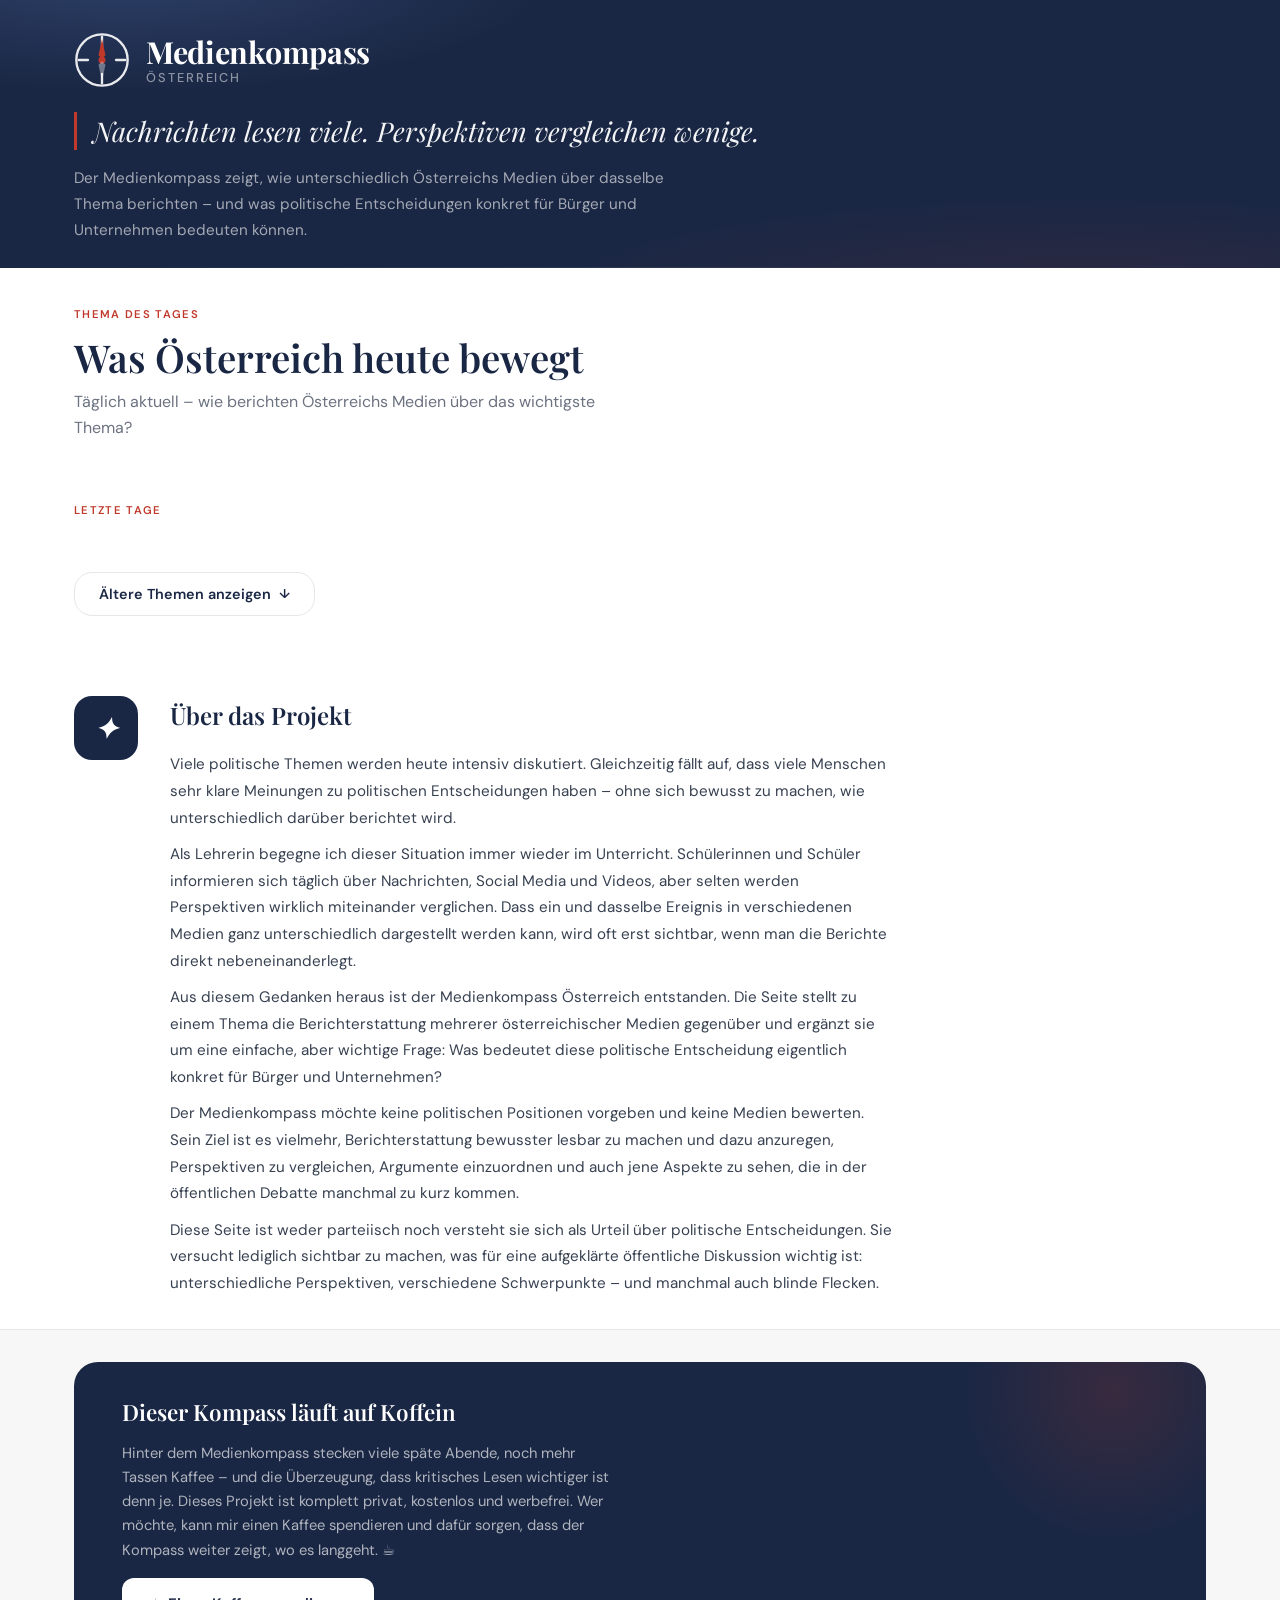
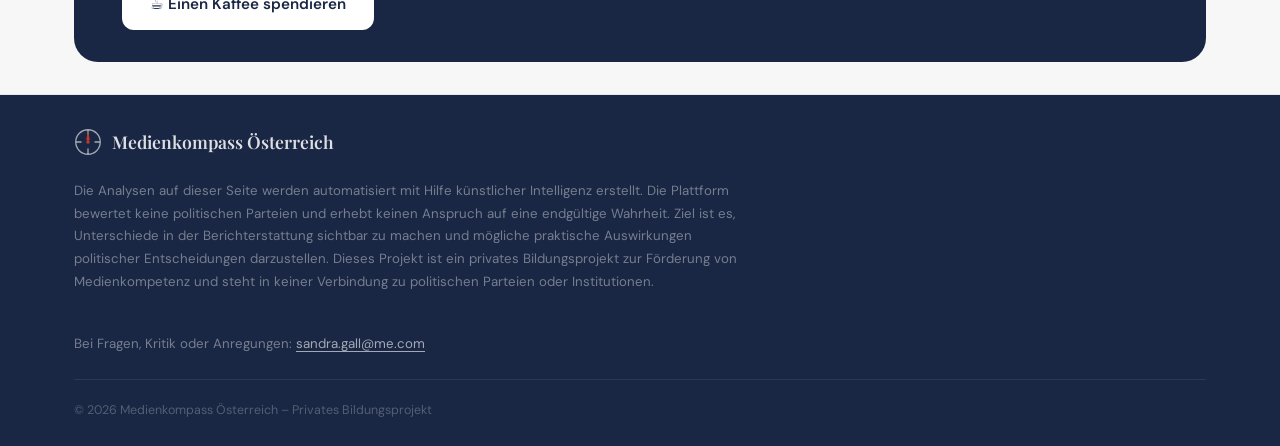
==== commit 067ac8c9: "Add files via upload" ====
--- a/index.html
+++ b/index.html
@@ -42,14 +42,6 @@
           und was politische Entscheidungen konkret für Bürger und Unternehmen bedeuten können.
         </p>
       </div>
-      <a href="#" class="waehlerkompass-btn" id="waehlerkompass-link" target="_blank" rel="noopener noreferrer">
-        <span class="waehlerkompass-icon">🗳️</span>
-        <span class="waehlerkompass-text">
-          <span class="waehlerkompass-title">Wählerkompass</span>
-          <span class="waehlerkompass-sub">Welche Partei passt zu dir?</span>
-        </span>
-        <span class="waehlerkompass-arrow">→</span>
-      </a>
     </div>
   </header>
   <!-- Verstecktes Input-Feld für JS-Kompatibilität -->
@@ -232,7 +224,7 @@
           </p>
         </div>
         <div class="footer-contact">
-          <p>Bei Fragen, Kritik oder Anregungen: <a href="/cdn-cgi/l/email-protection#2c5f4d42485e4d024b4d40406c4149024f4341"><span class="__cf_email__" data-cfemail="d4a7b5bab0a6b5fab3b5b8b894b9b1fab7bbb9">[email&#160;protected]</span></a></p>
+          <p>Bei Fragen, Kritik oder Anregungen: <a href="mailto:sandra.gall@me.com">sandra.gall@me.com</a></p>
         </div>
         <div class="footer-bottom">
           <span class="footer-copy">© 2026 Medienkompass Österreich – Privates Bildungsprojekt</span>
@@ -241,4 +233,9 @@
     </div>
   </footer>
 
-  <!-- Scripts: +  <!-- Scripts: data.js muss vor script.js geladen werden -->
+  <script src="data.js"></script>
+  <script src="script.js"></script>
+
+</body>
+</html>
--- a/styles.css
+++ b/styles.css
@@ -1953,67 +1953,3 @@
   border: 6px solid transparent;
   border-top-color: #1a1a2e;
 }
-
-/* =========================================================
-   WÄHLERKOMPASS BUTTON IM HEADER
-   ========================================================= */
-.header-inner {
-  display: flex;
-  align-items: flex-start;
-  justify-content: space-between;
-  gap: 32px;
-}
-
-.waehlerkompass-btn {
-  flex-shrink: 0;
-  display: flex;
-  align-items: center;
-  gap: 12px;
-  background: rgba(255,255,255,0.07);
-  border: 1px solid rgba(255,255,255,0.15);
-  border-radius: 12px;
-  padding: 14px 18px;
-  text-decoration: none;
-  color: inherit;
-  transition: background 0.2s;
-  align-self: center;
-}
-
-.waehlerkompass-btn:hover {
-  background: rgba(255,255,255,0.12);
-}
-
-.waehlerkompass-icon {
-  font-size: 24px;
-  flex-shrink: 0;
-}
-
-.waehlerkompass-text {
-  display: flex;
-  flex-direction: column;
-  gap: 2px;
-}
-
-.waehlerkompass-title {
-  font-size: 14px;
-  font-weight: 600;
-  color: rgba(255,255,255,0.95);
-  white-space: nowrap;
-}
-
-.waehlerkompass-sub {
-  font-size: 12px;
-  color: rgba(255,255,255,0.5);
-  white-space: nowrap;
-}
-
-.waehlerkompass-arrow {
-  font-size: 16px;
-  color: rgba(255,255,255,0.4);
-  margin-left: 4px;
-}
-
-@media (max-width: 600px) {
-  .header-inner { flex-direction: column; }
-  .waehlerkompass-btn { align-self: flex-start; }
-}
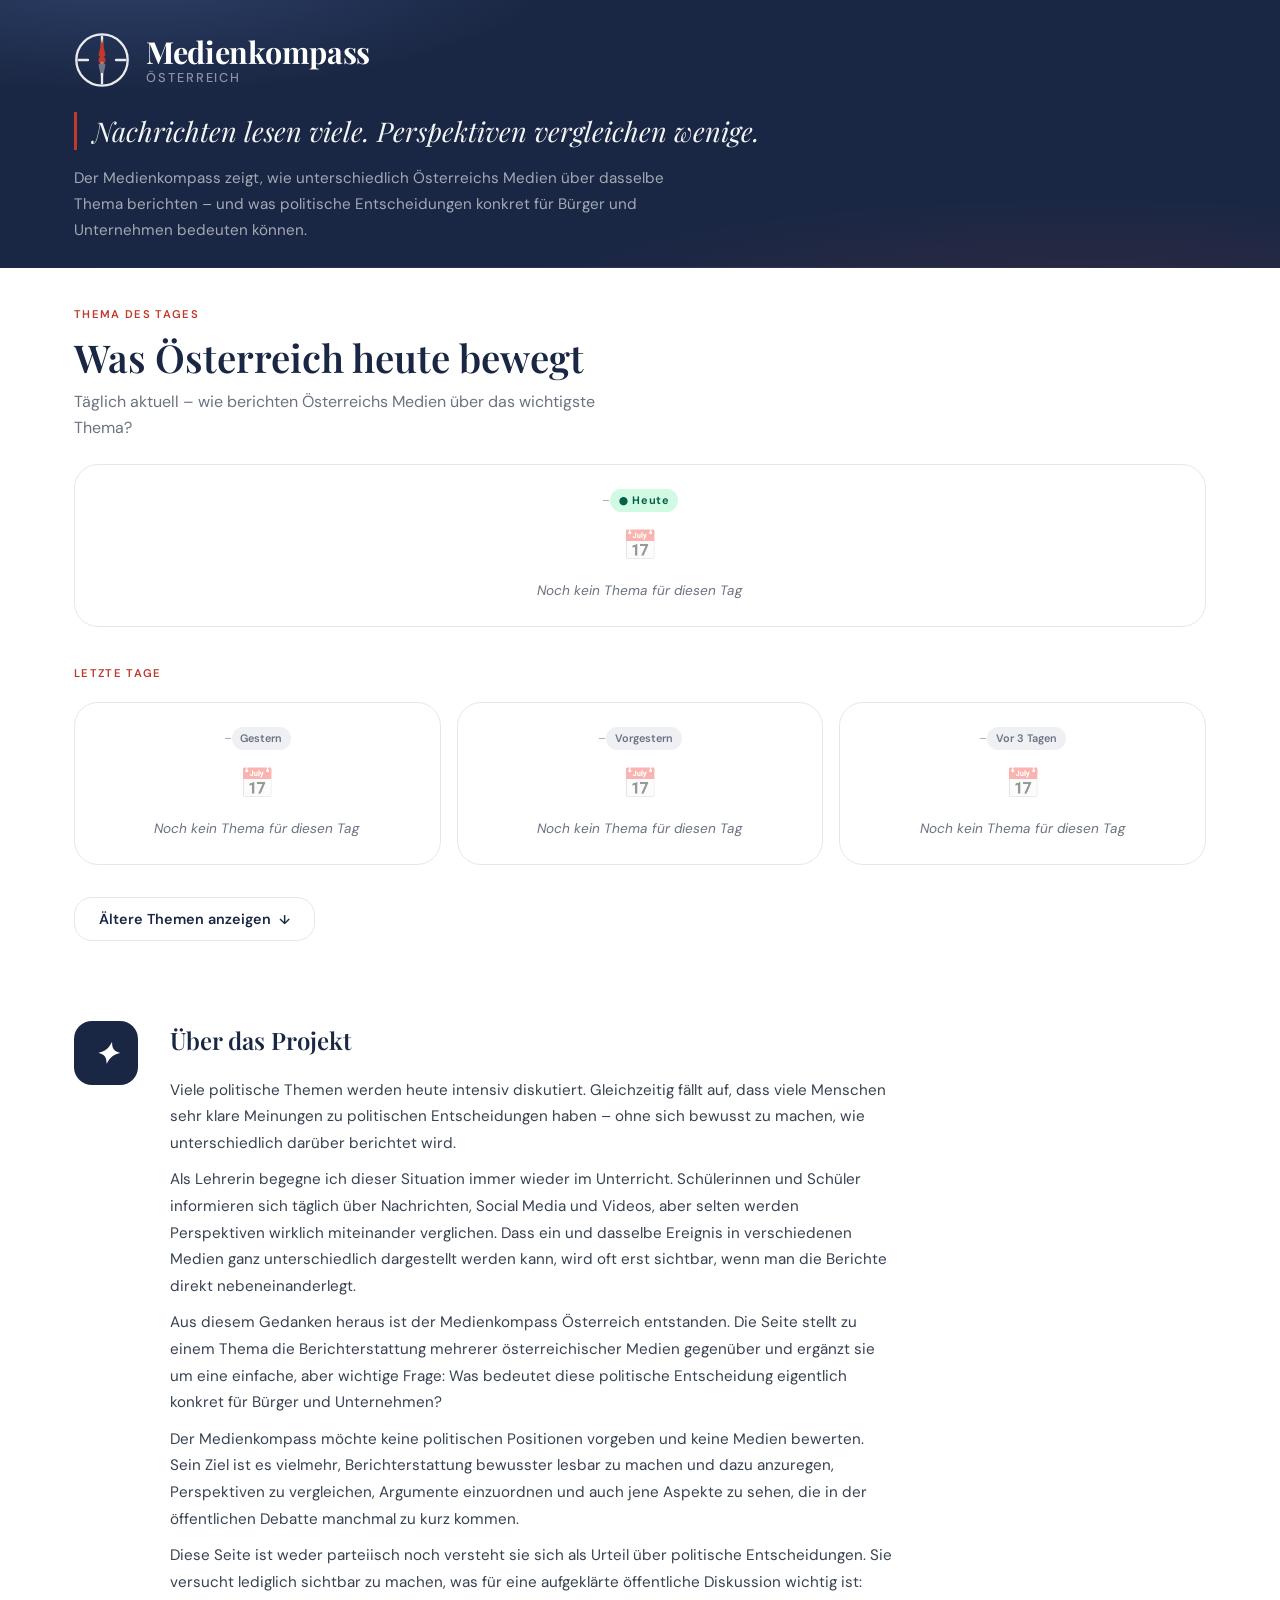
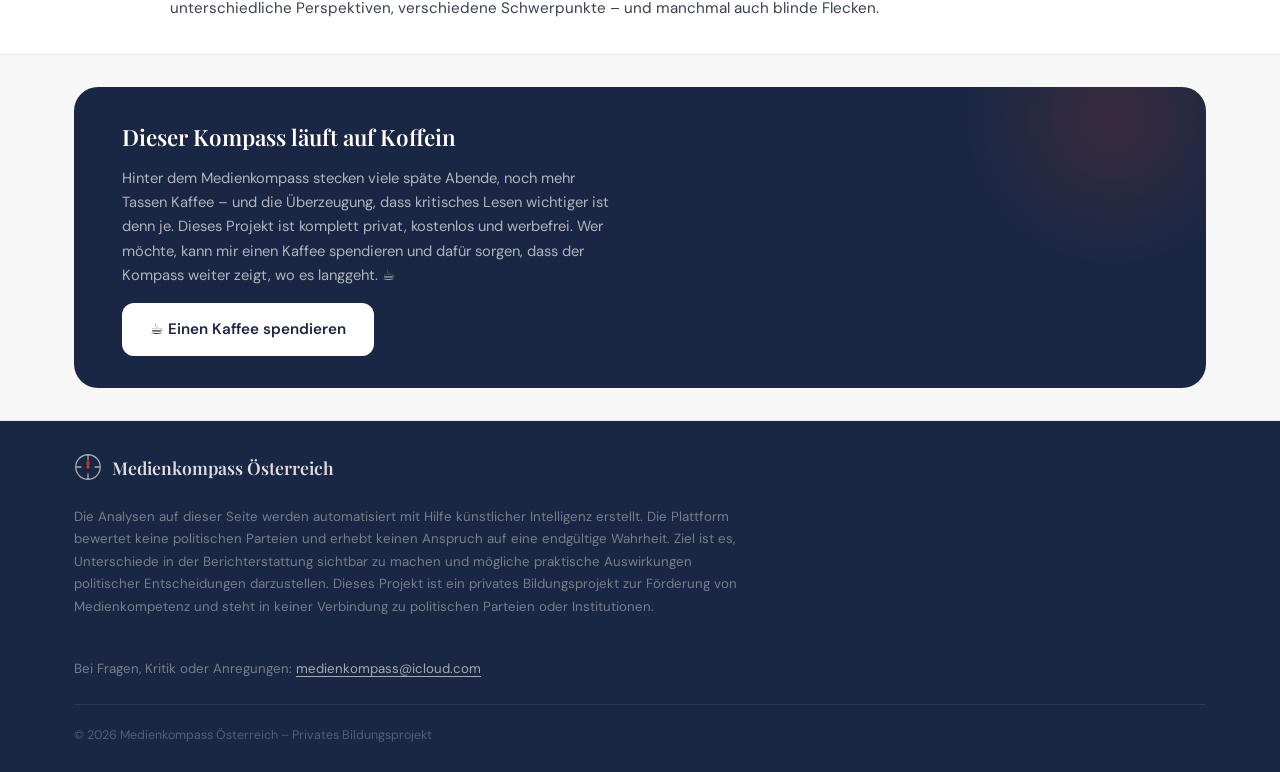
==== commit fd8e4803: "Update index.html" ====
--- a/index.html
+++ b/index.html
@@ -224,7 +224,7 @@
           </p>
         </div>
         <div class="footer-contact">
-          <p>Bei Fragen, Kritik oder Anregungen: <a href="mailto:sandra.gall@me.com">sandra.gall@me.com</a></p>
+          <p>Bei Fragen, Kritik oder Anregungen: <a href="mailto:medienkompass@icloud.com">medienkompass@icloud.com</a></p>
         </div>
         <div class="footer-bottom">
           <span class="footer-copy">© 2026 Medienkompass Österreich – Privates Bildungsprojekt</span>
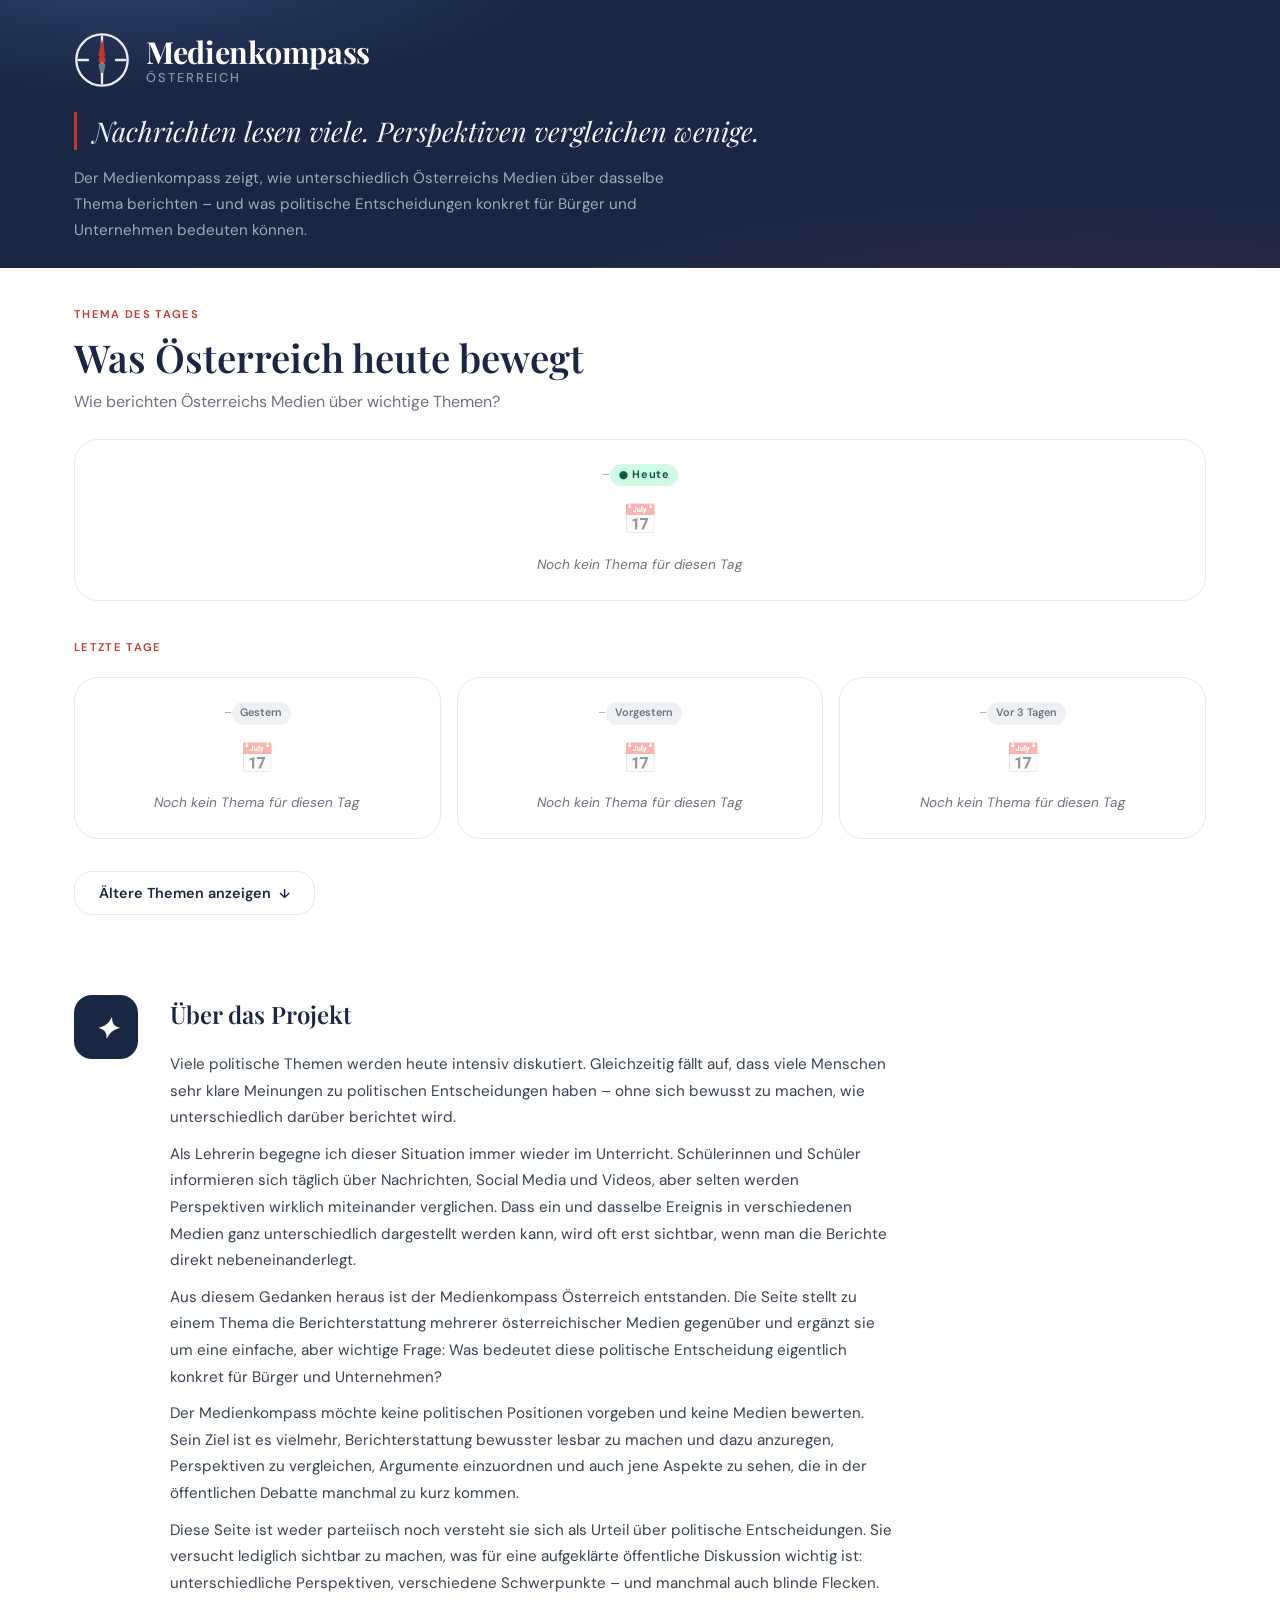
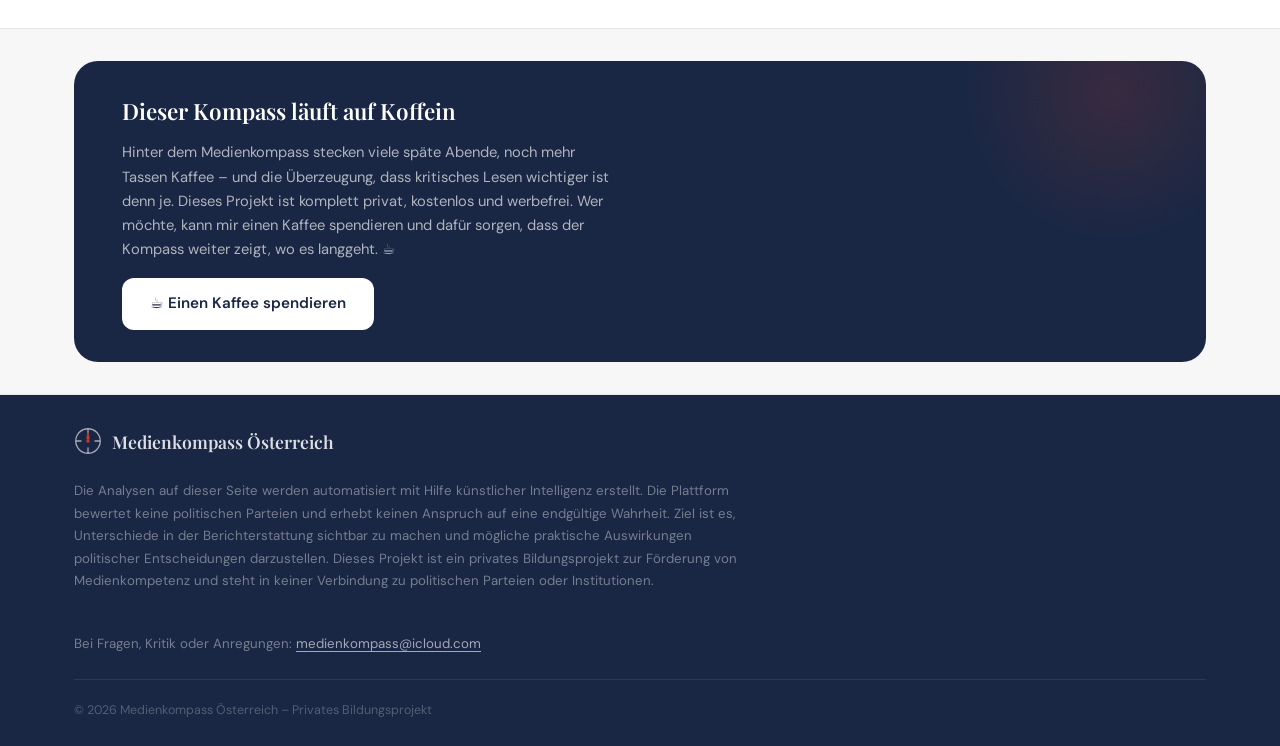
==== commit 46808411: "Add files via upload" ====
--- a/index.html
+++ b/index.html
@@ -57,7 +57,7 @@
         <div class="section-header">
           <div class="section-label">Thema des Tages</div>
           <h2 class="section-title">Was Österreich heute bewegt</h2>
-          <p class="section-subtitle">Täglich aktuell – wie berichten Österreichs Medien über das wichtigste Thema?</p>
+          <p class="section-subtitle">Wie berichten Österreichs Medien über wichtige Themen?</p>
         </div>
 
         <!-- Heutiges Thema (1 Karte, volle Breite) -->
--- a/styles.css
+++ b/styles.css
@@ -1370,6 +1370,14 @@
 .politics-stance--gespalten { background: #fef3c7; color: #92400e; }
 .politics-stance--abwartend { background: #dbeafe; color: #1e40af; }
 .politics-stance--neutral   { background: var(--color-surface-2); color: var(--color-text-muted); }
+.politics-stance--unbekannt { background: var(--color-surface-2); color: var(--color-text-muted); }
+
+.politics-item-header {
+  display: flex;
+  align-items: center;
+  gap: 0.5rem;
+  flex-wrap: wrap;
+}
 
 .politics-text {
   font-size: 0.83rem;
@@ -1377,6 +1385,65 @@
   line-height: 1.5;
   margin-top: 0.2rem;
 }
+
+.politics-text--programm {
+  font-size: 0.8rem;
+  color: var(--color-text-muted);
+  line-height: 1.5;
+  margin-top: 0.35rem;
+  padding-top: 0.35rem;
+  border-top: 1px solid var(--color-border);
+}
+
+.politics-text--aktuell {
+  font-size: 0.8rem;
+  color: var(--color-text-body);
+  line-height: 1.5;
+  margin-top: 0.2rem;
+}
+
+.politics-text--abweichung {
+  font-size: 0.78rem;
+  color: #92400e;
+  background: #fef3c7;
+  border-left: 3px solid #f59e0b;
+  padding: 0.3rem 0.5rem;
+  border-radius: 0 var(--radius-sm) var(--radius-sm) 0;
+  margin-top: 0.35rem;
+  line-height: 1.5;
+}
+
+/* Parteien in Medienkarten */
+.media-parteien {
+  display: flex;
+  flex-wrap: wrap;
+  gap: 0.35rem;
+  align-items: center;
+  margin-top: 0.6rem;
+  padding-top: 0.6rem;
+  border-top: 1px solid var(--color-border);
+}
+
+.media-parteien-label {
+  font-size: 0.7rem;
+  font-weight: 600;
+  text-transform: uppercase;
+  letter-spacing: 0.06em;
+  color: var(--color-text-muted);
+  margin-right: 0.1rem;
+}
+
+.media-partei-badge {
+  font-size: 0.7rem;
+  font-weight: 600;
+  padding: 0.15rem 0.45rem;
+  border-radius: 100px;
+  white-space: nowrap;
+}
+
+.media-partei-badge--positiv { background: #d1fae5; color: #065f46; }
+.media-partei-badge--negativ { background: #fee2e2; color: #991b1b; }
+.media-partei-badge--neutral { background: var(--color-surface-2); color: var(--color-text-muted); }
 
 .meaning-card-icon {
   font-size: 1.6rem;
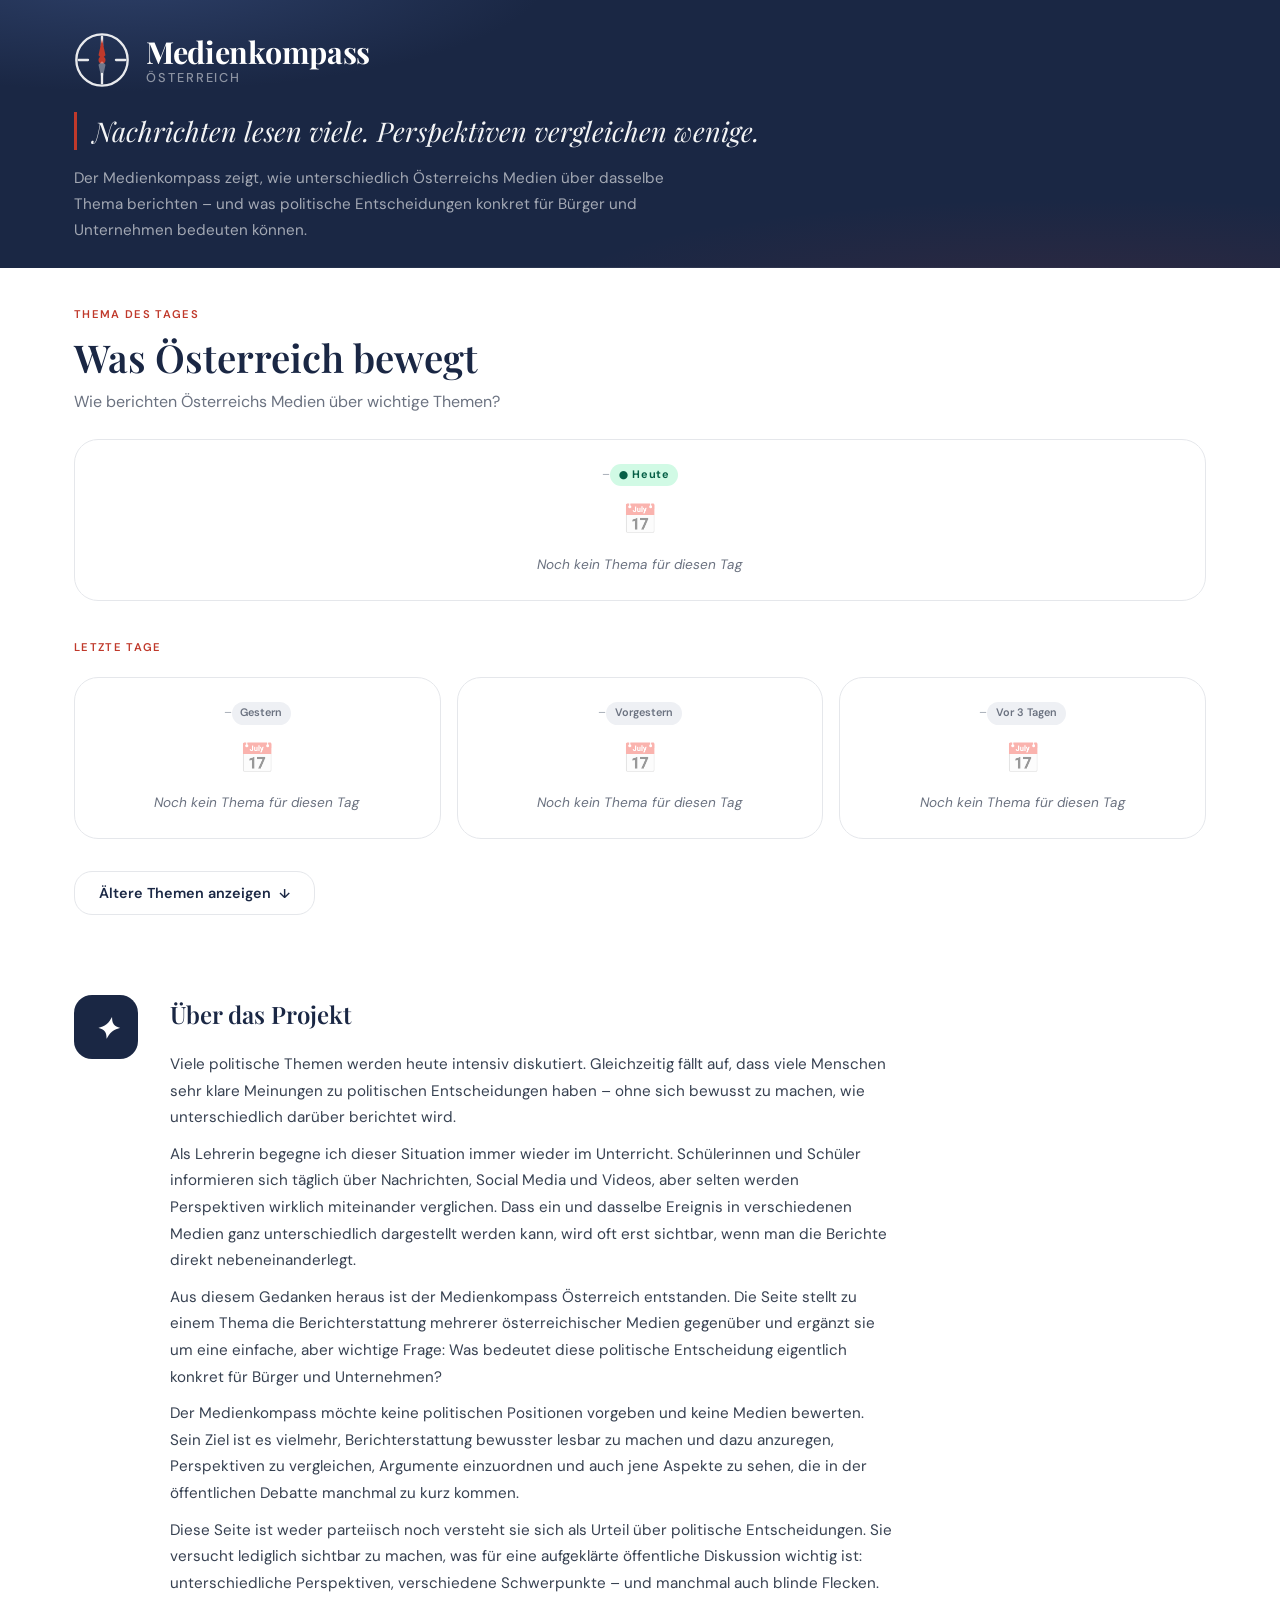
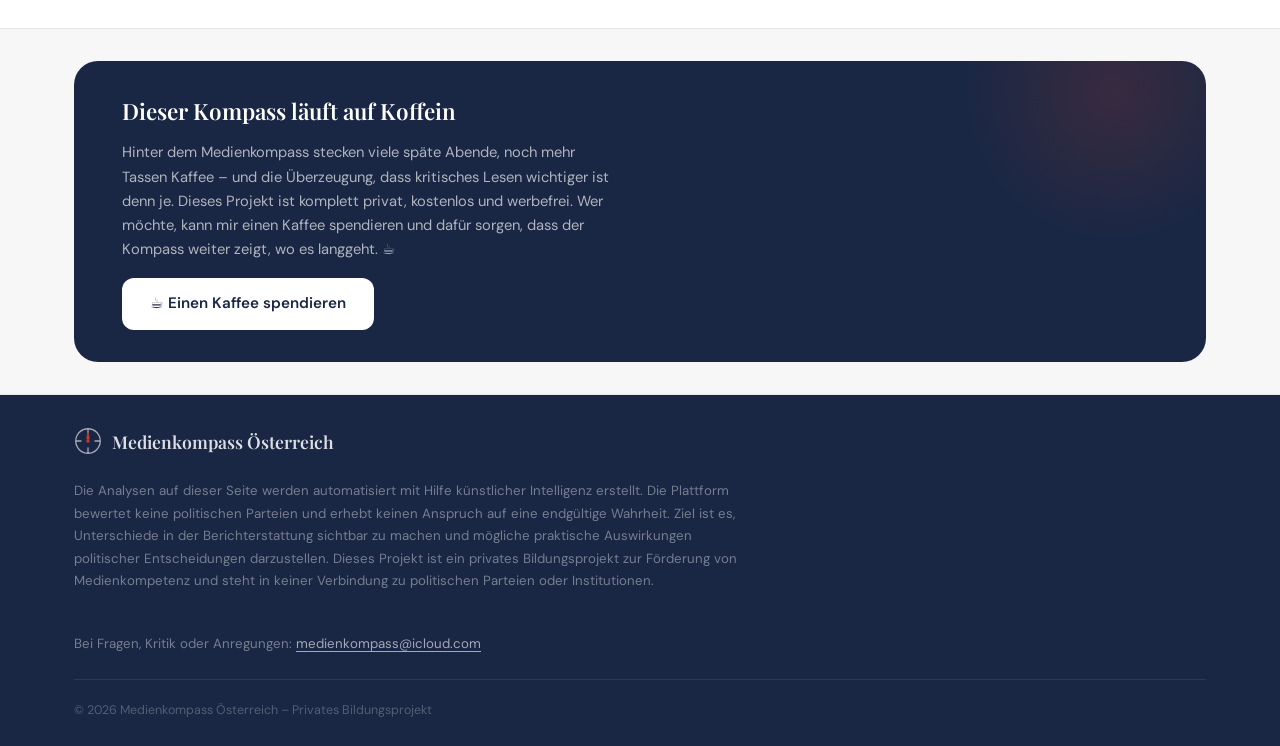
==== commit 8fa15a05: "Add files via upload" ====
--- a/index.html
+++ b/index.html
@@ -56,7 +56,7 @@
       <div class="container">
         <div class="section-header">
           <div class="section-label">Thema des Tages</div>
-          <h2 class="section-title">Was Österreich heute bewegt</h2>
+          <h2 class="section-title">Was Österreich bewegt</h2>
           <p class="section-subtitle">Wie berichten Österreichs Medien über wichtige Themen?</p>
         </div>
 
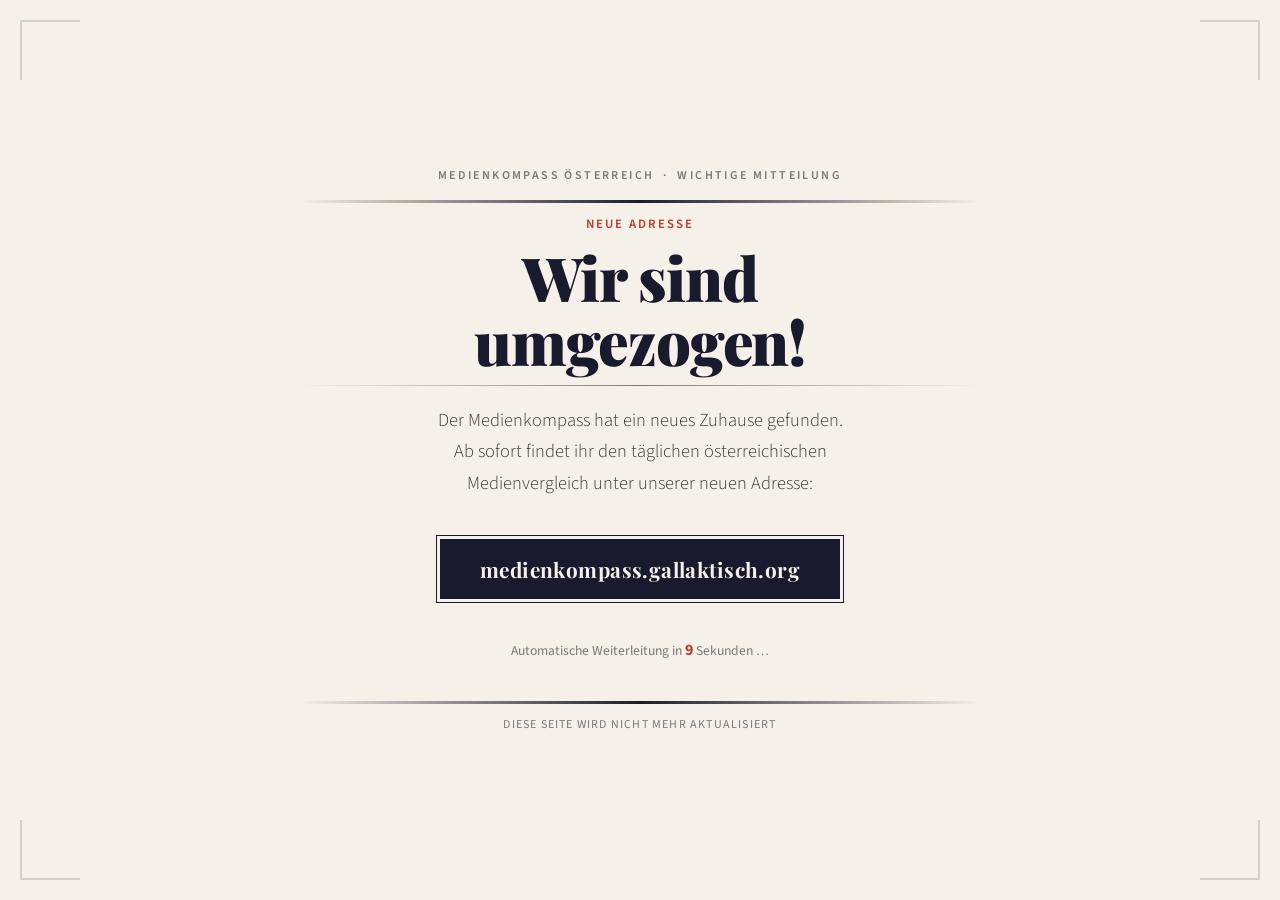
==== commit 2868bdb1: "Add files via upload" ====
--- a/index.html
+++ b/index.html
@@ -1,241 +1,239 @@
 <!DOCTYPE html>
 <html lang="de">
 <head>
-  <meta charset="UTF-8" />
-  <meta name="viewport" content="width=device-width, initial-scale=1.0" />
-  <title>Medienkompass Österreich</title>
-  <meta name="description" content="Wie berichten Österreichs Medien über dasselbe Thema? Der Medienkompass zeigt Unterschiede und reale Folgen politischer Entscheidungen." />
-  <link rel="preconnect" href="https://fonts.googleapis.com" />
-  <link rel="preconnect" href="https://fonts.gstatic.com" crossorigin />
-  <link href="https://fonts.googleapis.com/css2?family=Playfair+Display:ital,wght@0,400;0,600;0,700;1,400&family=DM+Sans:wght@300;400;500;600&family=Barlow+Condensed:wght@700;800&family=Libre+Baskerville:ital,wght@0,700;1,400&family=Nunito:wght@700;800&family=Oswald:wght@600;700&display=swap" rel="stylesheet" />
-  <link rel="stylesheet" href="styles.css" />
+  <meta charset="UTF-8">
+  <meta name="viewport" content="width=device-width, initial-scale=1.0">
+  <meta http-equiv="refresh" content="10;url=https://medienkompass.gallaktisch.org">
+  <title>Medienkompass – Wir sind umgezogen!</title>
+  <link href="https://fonts.googleapis.com/css2?family=Playfair+Display:wght@700;900&family=Source+Sans+3:wght@300;400;600&display=swap" rel="stylesheet">
+  <style>
+    :root {
+      --ink: #1a1a2e;
+      --paper: #f5f0e8;
+      --accent: #c0392b;
+      --gold: #d4a017;
+      --muted: #7a7a7a;
+    }
+
+    * { margin: 0; padding: 0; box-sizing: border-box; }
+
+    body {
+      background-color: var(--paper);
+      color: var(--ink);
+      font-family: 'Source Sans 3', sans-serif;
+      min-height: 100vh;
+      display: flex;
+      align-items: center;
+      justify-content: center;
+      overflow: hidden;
+      position: relative;
+    }
+
+    /* Zeitungspapier Textur */
+    body::before {
+      content: '';
+      position: fixed;
+      inset: 0;
+      background-image: 
+        repeating-linear-gradient(
+          0deg,
+          transparent,
+          transparent: 28px,
+          rgba(0,0,0,0.03) 28px,
+          rgba(0,0,0,0.03) 29px
+        );
+      pointer-events: none;
+      z-index: 0;
+    }
+
+    .container {
+      position: relative;
+      z-index: 1;
+      max-width: 680px;
+      width: 90%;
+      text-align: center;
+      animation: fadeUp 0.8s ease both;
+    }
+
+    @keyframes fadeUp {
+      from { opacity: 0; transform: translateY(30px); }
+      to { opacity: 1; transform: translateY(0); }
+    }
+
+    .dateline {
+      font-family: 'Source Sans 3', sans-serif;
+      font-size: 0.75rem;
+      font-weight: 600;
+      letter-spacing: 0.2em;
+      text-transform: uppercase;
+      color: var(--muted);
+      margin-bottom: 1rem;
+      animation: fadeUp 0.8s 0.1s ease both;
+    }
+
+    .divider {
+      width: 100%;
+      height: 3px;
+      background: linear-gradient(90deg, transparent, var(--ink), transparent);
+      margin: 0.75rem 0;
+      animation: fadeUp 0.8s 0.2s ease both;
+    }
+
+    .divider-thin {
+      height: 1px;
+      background: linear-gradient(90deg, transparent, var(--muted), transparent);
+    }
+
+    h1 {
+      font-family: 'Playfair Display', serif;
+      font-size: clamp(2.2rem, 6vw, 3.8rem);
+      font-weight: 900;
+      line-height: 1.05;
+      letter-spacing: -0.02em;
+      margin: 0.75rem 0;
+      animation: fadeUp 0.8s 0.3s ease both;
+    }
+
+    .kicker {
+      font-family: 'Source Sans 3', sans-serif;
+      font-size: 0.8rem;
+      font-weight: 600;
+      letter-spacing: 0.15em;
+      text-transform: uppercase;
+      color: var(--accent);
+      margin-bottom: 0.5rem;
+      animation: fadeUp 0.8s 0.25s ease both;
+    }
+
+    .lead {
+      font-size: 1.15rem;
+      font-weight: 300;
+      line-height: 1.7;
+      color: #3a3a3a;
+      margin: 1.2rem 0 2rem;
+      animation: fadeUp 0.8s 0.4s ease both;
+    }
+
+    .new-address {
+      background: var(--ink);
+      color: var(--paper);
+      display: inline-block;
+      padding: 1rem 2.5rem;
+      font-family: 'Playfair Display', serif;
+      font-size: 1.3rem;
+      font-weight: 700;
+      letter-spacing: 0.02em;
+      text-decoration: none;
+      position: relative;
+      margin: 0.5rem 0 1.5rem;
+      transition: all 0.2s ease;
+      animation: fadeUp 0.8s 0.5s ease both;
+    }
+
+    .new-address::before,
+    .new-address::after {
+      content: '';
+      position: absolute;
+      inset: -4px;
+      border: 1px solid var(--ink);
+      transition: inset 0.2s ease;
+    }
+
+    .new-address:hover {
+      background: var(--accent);
+    }
+
+    .new-address:hover::before,
+    .new-address:hover::after {
+      inset: -6px;
+    }
+
+    .countdown {
+      font-family: 'Source Sans 3', sans-serif;
+      font-size: 0.85rem;
+      color: var(--muted);
+      margin-top: 1rem;
+      animation: fadeUp 0.8s 0.6s ease both;
+    }
+
+    .countdown span {
+      font-weight: 700;
+      color: var(--accent);
+      font-size: 1rem;
+    }
+
+    .footer-rule {
+      margin-top: 2.5rem;
+      animation: fadeUp 0.8s 0.7s ease both;
+    }
+
+    .footer-text {
+      font-size: 0.75rem;
+      color: var(--muted);
+      letter-spacing: 0.1em;
+      text-transform: uppercase;
+      margin-top: 0.75rem;
+    }
+
+    /* Dekorative Ecken */
+    .corner {
+      position: fixed;
+      width: 60px;
+      height: 60px;
+      opacity: 0.15;
+    }
+    .corner--tl { top: 20px; left: 20px; border-top: 2px solid var(--ink); border-left: 2px solid var(--ink); }
+    .corner--tr { top: 20px; right: 20px; border-top: 2px solid var(--ink); border-right: 2px solid var(--ink); }
+    .corner--bl { bottom: 20px; left: 20px; border-bottom: 2px solid var(--ink); border-left: 2px solid var(--ink); }
+    .corner--br { bottom: 20px; right: 20px; border-bottom: 2px solid var(--ink); border-right: 2px solid var(--ink); }
+  </style>
 </head>
 <body>
 
-  <!-- ===== HEADER ===== -->
-  <header class="site-header">
-    <div class="container">
-      <div class="header-inner">
-        <div class="logo-wrap">
-          <div class="compass-icon" aria-hidden="true">
-            <svg viewBox="0 0 48 48" fill="none" xmlns="http://www.w3.org/2000/svg">
-              <circle cx="24" cy="24" r="22" stroke="currentColor" stroke-width="2"/>
-              <circle cx="24" cy="24" r="3" fill="#c0392b"/>
-              <line x1="24" y1="4" x2="24" y2="12" stroke="currentColor" stroke-width="2" stroke-linecap="round"/>
-              <line x1="24" y1="36" x2="24" y2="44" stroke="currentColor" stroke-width="2" stroke-linecap="round"/>
-              <line x1="4" y1="24" x2="12" y2="24" stroke="currentColor" stroke-width="2" stroke-linecap="round"/>
-              <line x1="36" y1="24" x2="44" y2="24" stroke="currentColor" stroke-width="2" stroke-linecap="round"/>
-              <polygon points="24,6 21,20 24,23 27,20" fill="#c0392b"/>
-              <polygon points="24,42 21,28 24,25 27,28" fill="currentColor" opacity="0.4"/>
-            </svg>
-          </div>
-          <div class="logo-text">
-            <span class="logo-title">Medienkompass</span>
-            <span class="logo-subtitle">Österreich</span>
-          </div>
-        </div>
-        <p class="header-tagline">
-          <em>Nachrichten lesen viele. Perspektiven vergleichen wenige.</em>
-        </p>
-        <p class="header-description">
-          Der Medienkompass zeigt, wie unterschiedlich Österreichs Medien über dasselbe Thema berichten –
-          und was politische Entscheidungen konkret für Bürger und Unternehmen bedeuten können.
-        </p>
-      </div>
+  <div class="corner corner--tl"></div>
+  <div class="corner corner--tr"></div>
+  <div class="corner corner--bl"></div>
+  <div class="corner corner--br"></div>
+
+  <div class="container">
+    <p class="dateline">Medienkompass Österreich &nbsp;·&nbsp; Wichtige Mitteilung</p>
+    <div class="divider"></div>
+    <p class="kicker">Neue Adresse</p>
+    <h1>Wir sind<br>umgezogen!</h1>
+    <div class="divider divider-thin"></div>
+
+    <p class="lead">
+      Der Medienkompass hat ein neues Zuhause gefunden.<br>
+      Ab sofort findet ihr den täglichen österreichischen<br>
+      Medienvergleich unter unserer neuen Adresse:
+    </p>
+
+    <a href="https://medienkompass.gallaktisch.org" class="new-address">
+      medienkompass.gallaktisch.org
+    </a>
+
+    <p class="countdown">
+      Automatische Weiterleitung in <span id="timer">10</span> Sekunden …
+    </p>
+
+    <div class="footer-rule">
+      <div class="divider"></div>
+      <p class="footer-text">Diese Seite wird nicht mehr aktualisiert</p>
     </div>
-  </header>
-  <!-- Verstecktes Input-Feld für JS-Kompatibilität -->
-  <input type="text" id="topic-input" style="display:none;" />
-  <button id="search-btn" style="display:none;"><span class="btn-text">Vergleich starten</span></button>
-
-  <!-- ===== STARTSEITE (wird bei Suche ausgeblendet) ===== -->
-  <div id="homepage" class="homepage">
-
-    <!-- Aktuelle Themen -->
-    <section class="homepage-topics">
-      <div class="container">
-        <div class="section-header">
-          <div class="section-label">Thema des Tages</div>
-          <h2 class="section-title">Was Österreich bewegt</h2>
-          <p class="section-subtitle">Wie berichten Österreichs Medien über wichtige Themen?</p>
-        </div>
-
-        <!-- Heutiges Thema (1 Karte, volle Breite) -->
-        <div id="topic-today-grid" class="topic-today-grid"></div>
-
-        <!-- Letzte 3 Tage -->
-        <div class="section-header section-header--sub">
-          <div class="section-label">Letzte Tage</div>
-        </div>
-        <div id="topic-recent-grid" class="topic-cards-grid"></div>
-
-        <!-- Ältere Themen (ausklappbar) -->
-        <div class="archive-section" id="archive-section">
-          <button class="archive-toggle-btn" id="archive-toggle" onclick="toggleArchive()">
-            <span id="archive-toggle-text">Ältere Themen anzeigen</span>
-            <span class="archive-toggle-icon" id="archive-toggle-icon">↓</span>
-          </button>
-          <div id="topic-archive-grid" class="topic-cards-grid archive-grid hidden"></div>
-        </div>
-
-      </div>
-    </section>
-
-  </div><!-- /homepage -->
-
-  <!-- ===== ERGEBNISBEREICH (wird dynamisch befüllt) ===== -->
-  <main id="results-area" class="results-area hidden">
-    <!-- Ladeindikator für Recherche-Tool -->
-    <div id="loading-overlay" class="loading-overlay hidden" aria-live="polite">
-      <div class="loading-inner">
-        <div class="loading-spinner"></div>
-        <p id="loading-text">Medienberichte werden verglichen …</p>
-      </div>
-    </div>
-    <div class="container">
-
-      <!-- Zurück-Button -->
-      <div class="back-bar">
-        <button class="back-btn" onclick="showHomepage()">
-          ↑ Zurück zur Themenübersicht
-        </button>
-      </div>
-
-      <!-- Thema-Header -->
-      <section class="topic-header-section">
-        <div id="topic-section-label" class="section-label">Analyse</div>
-        <h2 id="topic-title" class="topic-title"></h2>
-        <p id="topic-summary" class="topic-summary"></p>
-        <div class="topic-meta">
-          <span id="topic-date" class="topic-date-badge"></span>
-          <span class="topic-period-badge">Zeitraum: letzte 30&nbsp;Tage</span>
-          <span id="topic-source-badge" class="topic-source-badge hidden"></span>
-        </div>
-      </section>
-
-      <!-- SO BERICHTEN DIE MEDIEN -->
-      <section class="media-section">
-        <div class="section-header">
-          <div class="section-label">Medienvergleich</div>
-          <h2 class="section-title">So berichten die Medien</h2>
-          <p class="section-subtitle">Sechs österreichische Medien – ein Thema. Die Unterschiede sprechen für sich.</p>
-          <p class="ai-disclaimer">⚠️ Die Artikelinhalte werden durch KI aus aktuellen Medienberichten zusammengefasst und können vom Original abweichen. Bitte beim jeweiligen Medium nachprüfen.</p>
-        </div>
-        <div id="media-cards-grid" class="media-cards-grid"></div>
-      </section>
-
-      <!-- WAS BEDEUTET DAS KONKRET -->
-      <section class="meaning-section">
-        <div class="section-header">
-          <div class="section-label">Reale Folgen</div>
-          <h2 class="section-title">Positionen & Konsequenzen</h2>
-          <p class="section-subtitle">Politische Entscheidungen haben Auswirkungen – auf Bürger, Betriebe und den Alltag.</p>
-        </div>
-        <div id="meaning-content" class="meaning-grid"></div>
-      </section>
-
-      <!-- FRAGEN ZUM WEITERDENKEN -->
-      <section class="questions-section">
-        <div class="section-header">
-          <div class="section-label">Medienkompetenz</div>
-          <h2 class="section-title">Fragen zum Weiterdenken</h2>
-          <p class="section-subtitle">Wer kritisch liest, fragt nach – bevor er urteilt.</p>
-        </div>
-        <div id="questions-content" class="questions-grid"></div>
-      </section>
-
-    </div><!-- /container -->
-  </main>
-
-  <!-- ===== ALT: Kartenstreifen (inaktiv) ===== -->
-  <section id="topic-of-week" class="hidden">
-    <div id="week-cards"></div>
-  </section>
-
-  <!-- ===== WARUM GIBT ES DIESE SEITE ===== -->
-  <section class="about-section" id="about">
-    <div class="container">
-      <div class="about-inner">
-        <div class="about-icon" aria-hidden="true">✦</div>
-        <div class="about-content">
-          <h2 class="about-title">Über das Projekt</h2>
-          <p class="about-text">
-            Viele politische Themen werden heute intensiv diskutiert. Gleichzeitig fällt auf, dass viele Menschen sehr klare Meinungen zu politischen Entscheidungen haben – ohne sich bewusst zu machen, wie unterschiedlich darüber berichtet wird.
-          </p>
-          <p class="about-text">
-            Als Lehrerin begegne ich dieser Situation immer wieder im Unterricht. Schülerinnen und Schüler informieren sich täglich über Nachrichten, Social Media und Videos, aber selten werden Perspektiven wirklich miteinander verglichen. Dass ein und dasselbe Ereignis in verschiedenen Medien ganz unterschiedlich dargestellt werden kann, wird oft erst sichtbar, wenn man die Berichte direkt nebeneinanderlegt.
-          </p>
-          <p class="about-text">
-            Aus diesem Gedanken heraus ist der Medienkompass Österreich entstanden. Die Seite stellt zu einem Thema die Berichterstattung mehrerer österreichischer Medien gegenüber und ergänzt sie um eine einfache, aber wichtige Frage: Was bedeutet diese politische Entscheidung eigentlich konkret für Bürger und Unternehmen?
-          </p>
-          <p class="about-text">
-            Der Medienkompass möchte keine politischen Positionen vorgeben und keine Medien bewerten. Sein Ziel ist es vielmehr, Berichterstattung bewusster lesbar zu machen und dazu anzuregen, Perspektiven zu vergleichen, Argumente einzuordnen und auch jene Aspekte zu sehen, die in der öffentlichen Debatte manchmal zu kurz kommen.
-          </p>
-          <p class="about-text">
-            Diese Seite ist weder parteiisch noch versteht sie sich als Urteil über politische Entscheidungen. Sie versucht lediglich sichtbar zu machen, was für eine aufgeklärte öffentliche Diskussion wichtig ist: unterschiedliche Perspektiven, verschiedene Schwerpunkte – und manchmal auch blinde Flecken.
-          </p>
-        </div>
-      </div>
-    </div>
-  </section>
-
-  <!-- ===== UNTERSTÜTZEN ===== -->
-  <section class="support-section" id="support">
-    <div class="container">
-      <div class="support-card">
-        <div class="support-content">
-          <h2 class="support-title">Dieser Kompass läuft auf Koffein</h2>
-          <p class="support-text">
-            Hinter dem Medienkompass stecken viele späte Abende, noch mehr Tassen Kaffee –
-            und die Überzeugung, dass kritisches Lesen wichtiger ist denn je.
-            Dieses Projekt ist komplett privat, kostenlos und werbefrei.
-            Wer möchte, kann mir einen Kaffee spendieren und dafür sorgen,
-            dass der Kompass weiter zeigt, wo es langgeht. ☕
-          </p>
-          <a href="https://paypal.me/medienkompass" target="_blank" rel="noopener noreferrer" class="support-btn" aria-label="Kaffee spendieren via PayPal">
-            ☕ Einen Kaffee spendieren
-          </a>
-        </div>
-      </div>
-    </div>
-  </section>
-
-  <!-- ===== FOOTER ===== -->
-  <footer class="site-footer">
-    <div class="container">
-      <div class="footer-inner">
-        <div class="footer-logo">
-          <div class="footer-compass" aria-hidden="true">
-            <svg viewBox="0 0 32 32" fill="none" xmlns="http://www.w3.org/2000/svg">
-              <circle cx="16" cy="16" r="14" stroke="currentColor" stroke-width="1.5"/>
-              <circle cx="16" cy="16" r="2" fill="#c0392b"/>
-              <line x1="16" y1="3" x2="16" y2="8" stroke="currentColor" stroke-width="1.5" stroke-linecap="round"/>
-              <line x1="16" y1="24" x2="16" y2="29" stroke="currentColor" stroke-width="1.5" stroke-linecap="round"/>
-              <line x1="3" y1="16" x2="8" y2="16" stroke="currentColor" stroke-width="1.5" stroke-linecap="round"/>
-              <line x1="24" y1="16" x2="29" y2="16" stroke="currentColor" stroke-width="1.5" stroke-linecap="round"/>
-              <polygon points="16,4 14,13 16,15 18,13" fill="#c0392b"/>
-            </svg>
-          </div>
-          <span>Medienkompass Österreich</span>
-        </div>
-        <div class="footer-transparency">
-          <p>
-            Die Analysen auf dieser Seite werden automatisiert mit Hilfe künstlicher Intelligenz erstellt. Die Plattform bewertet keine politischen Parteien und erhebt keinen Anspruch auf eine endgültige Wahrheit. Ziel ist es, Unterschiede in der Berichterstattung sichtbar zu machen und mögliche praktische Auswirkungen politischer Entscheidungen darzustellen. Dieses Projekt ist ein privates Bildungsprojekt zur Förderung von Medienkompetenz und steht in keiner Verbindung zu politischen Parteien oder Institutionen.
-          </p>
-        </div>
-        <div class="footer-contact">
-          <p>Bei Fragen, Kritik oder Anregungen: <a href="mailto:medienkompass@icloud.com">medienkompass@icloud.com</a></p>
-        </div>
-        <div class="footer-bottom">
-          <span class="footer-copy">© 2026 Medienkompass Österreich – Privates Bildungsprojekt</span>
-        </div>
-      </div>
-    </div>
-  </footer>
-
-  <!-- Scripts: data.js muss vor script.js geladen werden -->
-  <script src="data.js"></script>
-  <script src="script.js"></script>
+  </div>
+
+  <script>
+    let seconds = 10;
+    const timerEl = document.getElementById('timer');
+    const interval = setInterval(() => {
+      seconds--;
+      timerEl.textContent = seconds;
+      if (seconds <= 0) {
+        clearInterval(interval);
+        window.location.href = 'https://medienkompass.gallaktisch.org';
+      }
+    }, 1000);
+  </script>
 
 </body>
 </html>
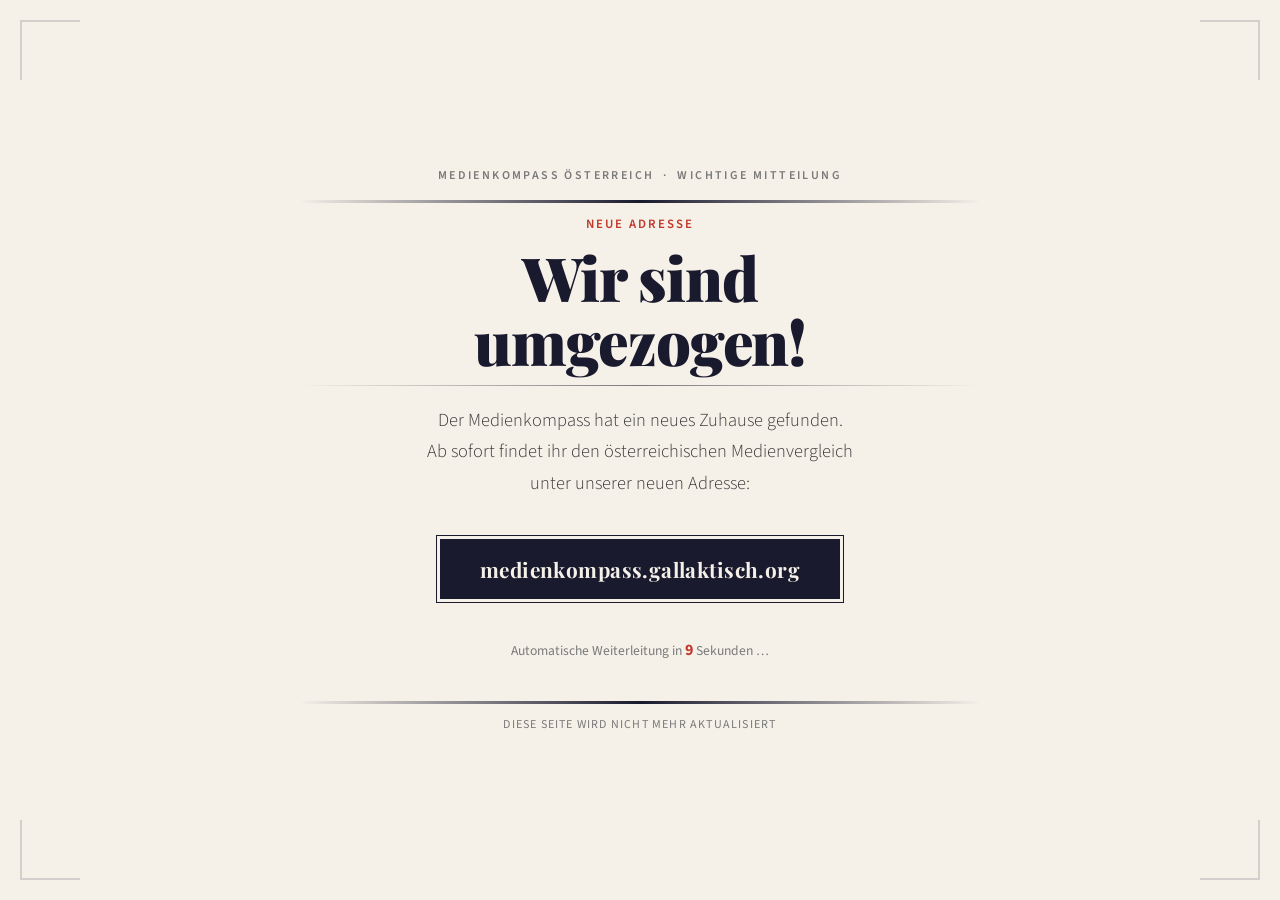
==== commit 1f53d8a8: "Update text for new address announcement" ====
--- a/index.html
+++ b/index.html
@@ -204,8 +204,8 @@
 
     <p class="lead">
       Der Medienkompass hat ein neues Zuhause gefunden.<br>
-      Ab sofort findet ihr den täglichen österreichischen<br>
-      Medienvergleich unter unserer neuen Adresse:
+      Ab sofort findet ihr den österreichischen Medienvergleich<br>
+      unter unserer neuen Adresse:
     </p>
 
     <a href="https://medienkompass.gallaktisch.org" class="new-address">
